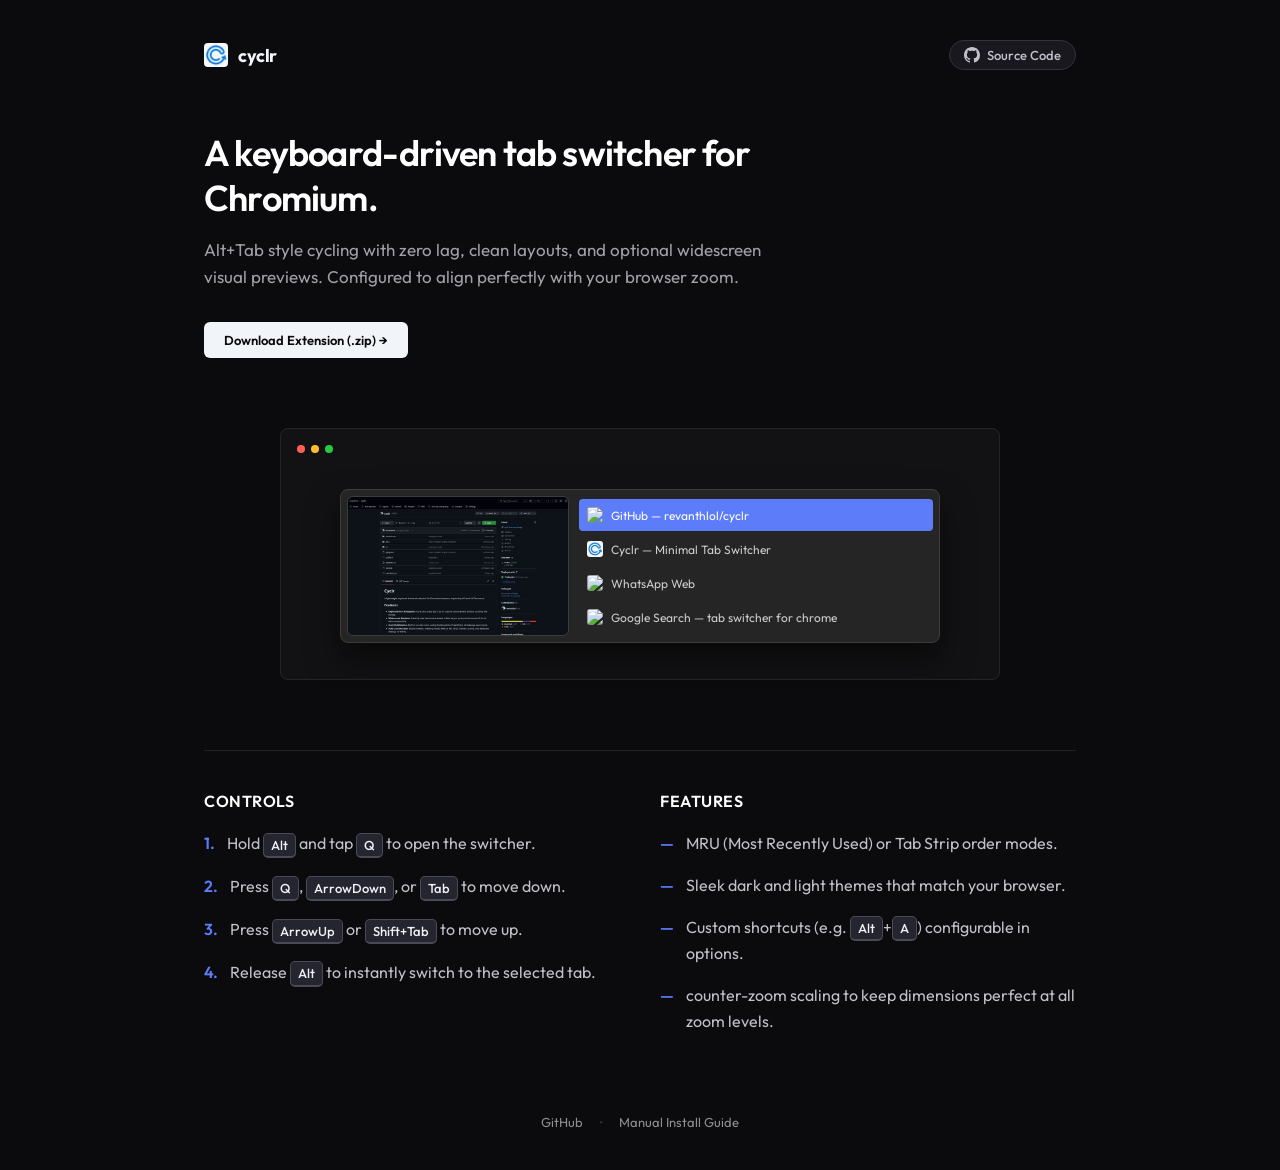
==== src/web/index.html @ 0728cee6 "feat: improve preview sizing and backdrop blur" ====
<!DOCTYPE html>
<html lang="en">
<head>
  <meta charset="utf-8">
  <meta name="viewport" content="width=device-width, initial-scale=1.0">
  <title>Cyclr — Minimal Tab Switcher</title>
  <link href="https://fonts.googleapis.com/css2?family=Outfit:wght@300;400;500;600;700&display=swap" rel="stylesheet">
  <link rel="icon" type="image/png" href="icon.png">
  <link rel="stylesheet" href="index.css">
</head>
<body>
  <div class="landing-container">
    <!-- Header -->
    <header class="header">
      <a href="#" class="brand">
        <img src="icon.png" class="brand-logo" alt="Cyclr Logo">
        <span class="brand-name">cyclr</span>
      </a>
      <nav class="header-nav">
        <a href="https://github.com/revanthlol/cyclr" target="_blank" class="header-nav-link github-btn">
          <svg width="16" height="16" viewBox="0 0 16 16" fill="currentColor" aria-hidden="true">
            <path d="M8 0C3.58 0 0 3.58 0 8c0 3.54 2.29 6.53 5.47 7.59.4.07.55-.17.55-.38 0-.19-.01-.82-.01-1.49-2.01.37-2.53-.49-2.69-.94-.09-.23-.48-.94-.82-1.13-.28-.15-.68-.52-.01-.53.63-.01 1.08.58 1.23.82.72 1.21 1.87.87 2.33.66.07-.52.28-.87.51-1.07-1.78-.2-3.64-.89-3.64-3.95 0-.87.31-1.59.82-2.15-.08-.2-.36-1.02.08-2.12 0 0 .67-.21 2.2.82.64-.18 1.32-.27 2-.27.68 0 1.36.09 2 .27 1.53-1.04 2.2-.82 2.2-.82.44 1.1.16 1.92.08 2.12.51.56.82 1.27.82 2.15 0 3.07-1.87 3.75-3.65 3.95.29.25.54.73.54 1.48 0 1.07-.01 1.93-.01 2.2 0 .21.15.46.55.38A8.013 8.013 0 0016 8c0-4.42-3.58-8-8-8z"/>
          </svg>
          Source Code
        </a>
      </nav>
    </header>

    <!-- Main Content -->
    <main class="main-content">
      <section class="intro">
        <h1 class="title">A keyboard-driven tab switcher for Chromium.</h1>
        <p class="subtitle">Alt+Tab style cycling with zero lag, clean layouts, and optional widescreen visual previews. Configured to align perfectly with your browser zoom.</p>
        <div class="intro-actions">
          <a href="https://github.com/revanthlol/cyclr/releases/latest/download/cyclr.zip" id="downloadBtn" class="btn-primary">Download Extension (.zip) &rarr;</a>
        </div>
      </section>

      <!-- Pure CSS Mockup of the Extension Switcher -->
      <section class="mockup-section">
        <div class="mockup-browser">
          <div class="mockup-dots">
            <span class="dot red"></span>
            <span class="dot yellow"></span>
            <span class="dot green"></span>
          </div>
          <div class="mockup-overlay-container">
            <div class="mockup-preview-panel">
              <img src="previews/preview-github.jpeg" class="mockup-preview-screenshot" alt="Cyclr Preview">
            </div>
            <div class="mockup-list-panel">
              <div class="mockup-tab-row active-tab" data-preview="previews/preview-github.jpeg">
                <img src="https://www.google.com/s2/favicons?domain=github.com&sz=32" class="mockup-favicon" alt="GitHub">
                <span class="mockup-tab-title">GitHub — revanthlol/cyclr</span>
              </div>
              <div class="mockup-tab-row" data-preview="previews/preview-cyclr.jpeg">
                <img src="icon.png" class="mockup-favicon" alt="Cyclr">
                <span class="mockup-tab-title">Cyclr — Minimal Tab Switcher</span>
              </div>
              <div class="mockup-tab-row" data-preview="previews/preview-whatsapp.jpeg">
                <img src="https://www.google.com/s2/favicons?domain=whatsapp.com&sz=32" class="mockup-favicon" alt="WhatsApp">
                <span class="mockup-tab-title">WhatsApp Web</span>
              </div>
              <div class="mockup-tab-row" data-preview="previews/preview-google.png">
                <img src="https://www.google.com/s2/favicons?domain=google.com&sz=32" class="mockup-favicon" alt="Google">
                <span class="mockup-tab-title">Google Search — tab switcher for chrome</span>
              </div>
            </div>
          </div>
        </div>
      </section>

      <!-- How it Works & Shortcuts -->
      <section class="details-section">
        <div class="details-grid">
          <div class="details-column">
            <h2>Controls</h2>
            <ul class="clean-list">
              <li>
                <span class="list-bullet">1.</span>
                <span class="list-text">Hold <kbd>Alt</kbd> and tap <kbd>Q</kbd> to open the switcher.</span>
              </li>
              <li>
                <span class="list-bullet">2.</span>
                <span class="list-text">Press <kbd>Q</kbd>, <kbd>ArrowDown</kbd>, or <kbd>Tab</kbd> to move down.</span>
              </li>
              <li>
                <span class="list-bullet">3.</span>
                <span class="list-text">Press <kbd>ArrowUp</kbd> or <kbd>Shift+Tab</kbd> to move up.</span>
              </li>
              <li>
                <span class="list-bullet">4.</span>
                <span class="list-text">Release <kbd>Alt</kbd> to instantly switch to the selected tab.</span>
              </li>
            </ul>
          </div>
          <div class="details-column">
            <h2>Features</h2>
            <ul class="clean-list">
              <li>
                <span class="list-bullet">&mdash;</span>
                <span class="list-text">MRU (Most Recently Used) or Tab Strip order modes.</span>
              </li>
              <li>
                <span class="list-bullet">&mdash;</span>
                <span class="list-text">Sleek dark and light themes that match your browser.</span>
              </li>
              <li>
                <span class="list-bullet">&mdash;</span>
                <span class="list-text">Custom shortcuts (e.g. <kbd>Alt</kbd>+<kbd>A</kbd>) configurable in options.</span>
              </li>
              <li>
                <span class="list-bullet">&mdash;</span>
                <span class="list-text">counter-zoom scaling to keep dimensions perfect at all zoom levels.</span>
              </li>
            </ul>
          </div>
        </div>
      </section>

    </main>

    <!-- Secondary Links Section -->
    <div class="secondary-links">
      <a href="https://github.com/revanthlol/cyclr" target="_blank" class="secondary-link">GitHub</a>
      <span class="divider">&bull;</span>
      <a href="install.html" class="secondary-link">Manual Install Guide</a>
    </div>
  </div>

  <!-- Download Confirmation Modal -->
  <div id="downloadModal" class="modal-overlay">
    <div class="modal-box">
      <h3>Download Cyclr</h3>
      <p class="modal-text">You are downloading the latest extension package (.zip).</p>
      <p class="modal-text">Once confirmed, the download will begin and you will be redirected to the manual installation guide.</p>
      <div class="modal-actions">
        <button id="modalCancelBtn" class="btn-secondary">Cancel</button>
        <button id="modalConfirmBtn" class="btn-primary">Confirm &amp; Download</button>
      </div>
    </div>
  </div>

  <script src="index.js"></script>
</body>
</html>
---- src/web/index.css ----
body {
    margin: 0;
    padding: 0;
    width: 100vw;
    min-height: 100vh;
    background-color: #0b0b0d;
    color: #f1f5f9;
    font-family: 'Outfit', -apple-system, BlinkMacSystemFont, sans-serif;
    overflow-x: hidden;
    display: flex;
    justify-content: center;
}

.landing-container {
    width: 100%;
    max-width: 920px;

    padding: 40px 24px;
    box-sizing: border-box;
    display: flex;
    flex-direction: column;
    gap: 60px;
}

/* Header */
.header {
    display: flex;
    justify-content: space-between;
    align-items: center;
}

.brand {
    display: flex;
    align-items: center;
    gap: 10px;
}

.brand-logo {
    width: 24px;
    height: 24px;
    border-radius: 4px;
    object-fit: contain;
}

.brand-name {
    font-size: 18px;
    font-weight: 700;
    letter-spacing: -0.5px;
    text-transform: lowercase;
    color: inherit;
}

a.brand {
    text-decoration: none;
    color: inherit;
}

a.brand:hover .brand-name {
    opacity: 0.75;
}

.header-nav {
    display: flex;
    align-items: center;
    gap: 20px;
}

.header-nav-link {
    color: #8e8e93;
    text-decoration: none;
    font-size: 13px;
    font-weight: 500;
    transition: color 0.15s ease;
}

.header-nav-link:hover {
    color: #f0f0f0;
}

.github-btn {
    display: inline-flex;
    align-items: center;
    gap: 7px;
    padding: 6px 14px;
    border: 1px solid #333340;
    border-radius: 20px;
    background: #18181e;
    color: #c0c0cc;
    font-size: 13px;
    font-weight: 500;
    text-decoration: none;
    transition: background 0.15s ease, border-color 0.15s ease, color 0.15s ease;
}

.github-btn:hover {
    background: #252530;
    border-color: #4a4a5a;
    color: #f0f0f5;
}



.settings-link {
    color: #8e8e93;
    text-decoration: none;
    font-size: 13px;
    font-weight: 500;
    transition: color 0.15s ease;
}

.settings-link:hover {
    color: #ffffff;
}

/* Main Content */
.main-content {
    display: flex;
    flex-direction: column;
    gap: 60px;
}

/* Intro Section */
.intro {
    max-width: 600px;
    display: flex;
    flex-direction: column;
    gap: 16px;
}

.title {
    font-size: 36px;
    font-weight: 600;
    line-height: 1.25;
    margin: 0;
    letter-spacing: -0.8px;
    color: #ffffff;
}

.subtitle {
    font-size: 17px;
    color: #a0a0a8;
    line-height: 1.6;
    margin: 0;
}

/* Visual Mockup Section */
.mockup-section {
    display: flex;
    justify-content: center;
    width: 100%;
    overflow-x: auto;
    padding: 10px 0;
    -webkit-overflow-scrolling: touch;
    scrollbar-width: none; /* Hide scrollbar on Firefox */
}

.mockup-section::-webkit-scrollbar {
    display: none; /* Hide scrollbar on Chrome/Safari */
}

.mockup-browser {
    width: 100%;
    max-width: 720px;
    min-width: 580px; /* Prevent layout squishing on mobile */
    background-color: #121214;
    border: 1px solid #252526;
    border-radius: 8px;
    padding: 16px;
    box-sizing: border-box;
    display: flex;
    flex-direction: column;
    gap: 16px;
    position: relative;
    flex-shrink: 0;
}

.mockup-dots {
    display: flex;
    gap: 6px;
}

.mockup-dots .dot {
    width: 8px;
    height: 8px;
    border-radius: 50%;
    display: inline-block;
}

.mockup-dots .dot.red { background-color: #ff5f56; }
.mockup-dots .dot.yellow { background-color: #ffbd2e; }
.mockup-dots .dot.green { background-color: #27c93f; }

/* CSS simulated overlay tab switcher */
.mockup-overlay-container {
    width: 100%;
    max-width: 600px;
    align-self: center;
    background: #252526;
    border: 1px solid #3c3c3c;
    border-radius: 8px;
    padding: 6px;
    box-sizing: border-box;
    display: flex;
    gap: 10px;
    align-items: center;
    box-shadow: 0 16px 32px rgba(0, 0, 0, 0.5);
    margin: 20px 0;
}

.mockup-preview-panel {
    width: 220px;
    height: 138px;
    border-radius: 6px;
    background: #101011;
    border: 1px solid #3c3c3c;
    display: flex;
    align-items: center;
    justify-content: center;
    flex-shrink: 0;
    overflow: hidden;
}

.mockup-preview-screenshot {
    width: 100%;
    height: 100%;
    object-fit: cover;
    display: block;
}

.mockup-preview-favicon-placeholder {
    width: 48px;
    height: 48px;
    border-radius: 8px;
    background: linear-gradient(135deg, #4c6ef5, #5c7cfa);
    color: #ffffff;
    display: flex;
    align-items: center;
    justify-content: center;
    font-size: 24px;
    font-weight: 700;
}

.mockup-list-panel {
    display: flex;
    flex-direction: column;
    gap: 2px;
    flex-grow: 1;
}

.mockup-tab-row {
    height: 32px;
    display: flex;
    align-items: center;
    padding: 0 8px;
    border-radius: 4px;
    gap: 8px;
    box-sizing: border-box;
    color: #cccccc;
    font-size: 12px;
}

.mockup-tab-row.active-tab {
    background: #5c7cfa;
    color: #ffffff;
}


.mockup-tab-row.selected {
    background: #5c7cfa;
    color: #ffffff;
}

.mockup-tab-row.selected .mockup-tab-title {
    font-weight: 500;
}

.mockup-favicon {
    width: 16px;
    height: 16px;
    object-fit: contain;
    border-radius: 3px;
    flex-shrink: 0;
}

.mockup-preview-favicon {
    width: 64px;
    height: 64px;
    object-fit: contain;
}

.mockup-tab-title {
    white-space: nowrap;
    overflow: hidden;
    text-overflow: ellipsis;
}

/* Details Section */
.details-section {
    border-top: 1px solid #222225;
    padding-top: 40px;
}

.details-grid {
    display: grid;
    grid-template-columns: repeat(auto-fit, minmax(280px, 1fr));
    gap: 40px;
}

.details-column {
    display: flex;
    flex-direction: column;
    gap: 20px;
}

.details-column h2 {
    font-size: 16px;
    font-weight: 600;
    margin: 0;
    text-transform: uppercase;
    letter-spacing: 0.5px;
    color: #ffffff;
}

.clean-list {
    list-style: none;
    padding: 0;
    margin: 0;
    display: flex;
    flex-direction: column;
    gap: 16px;
}

.clean-list li {
    display: flex;
    gap: 12px;
    align-items: flex-start;
    font-size: 16px;
    line-height: 1.6;
}

.list-bullet {
    color: #5c7cfa;
    font-weight: 600;
    flex-shrink: 0;
}

.list-text {
    color: #c0c0c8;
}

.text-link {
    color: #5c7cfa;
    text-decoration: none;
    transition: color 0.15s ease;
}

.text-link:hover {
    color: #74c0fc;
    text-decoration: underline;
}

kbd {
    background-color: #252530;
    border: 1px solid #4a4a56;
    border-bottom: 2px solid #4a4a56;
    border-radius: 5px;
    color: #f0f0f5;
    display: inline-block;
    font-family: inherit;
    font-size: 13px;
    font-weight: 500;
    line-height: 1.4;
    padding: 2px 7px;
    vertical-align: middle;
}

/* CTA Section */
.cta-section {
    display: flex;
    justify-content: flex-start;
    border-top: 1px solid #222225;
    padding-top: 40px;
}

.link-btn {
    background: transparent;
    border: none;
    padding: 0;
    color: #5c7cfa;
    font-size: 14px;
    font-weight: 500;
    cursor: pointer;
    font-family: inherit;
    transition: color 0.15s ease;
}

.link-btn:hover {
    color: #74c0fc;
    text-decoration: underline;
}

.intro-actions {
    display: flex;
    gap: 16px;
    margin-top: 16px;
}

.btn-primary {
    display: inline-block;
    background-color: #f1f5f9;
    color: #0b0b0d;
    border: none;
    border-radius: 6px;
    padding: 10px 20px;
    font-size: 13px;
    font-weight: 600;
    text-decoration: none;
    cursor: pointer;
    transition: background-color 0.15s ease;
}

.btn-primary:hover {
    background-color: #ffffff;
}

.version-badge {
    display: inline-block;
    background-color: #1e1e24;
    border: 1px solid #333340;
    border-radius: 12px;
    padding: 2px 8px;
    font-size: 11px;
    font-weight: 600;
    color: #8e8e93;
    margin-left: 6px;
    vertical-align: middle;
}

/* Secondary Links (replacing traditional footer) */
.secondary-links {
    display: flex;
    justify-content: center;
    gap: 16px;
    align-items: center;
    padding-top: 20px;
    margin-top: auto;
    font-size: 13px;
}

.secondary-link {
    color: #8e8e93;
    text-decoration: none;
    transition: color 0.15s ease;
}

.secondary-link:hover {
    color: #ffffff;
}

.divider {
    color: #2c2c2e;
}

/* Confirmation Modal Overlay */
.modal-overlay {
    position: fixed;
    top: 0;
    left: 0;
    width: 100vw;
    height: 100vh;
    background-color: rgba(0, 0, 0, 0.7);
    backdrop-filter: blur(8px);
    display: flex;
    justify-content: center;
    align-items: center;
    z-index: 1000;
    opacity: 0;
    pointer-events: none;
    transition: opacity 0.25s ease;
}

.modal-overlay.active {
    opacity: 1;
    pointer-events: auto;
}

/* Modal Box */
.modal-box {
    background-color: #121214;
    border: 1px solid #222225;
    border-radius: 12px;
    padding: 32px;
    width: 90%;
    max-width: 400px;
    box-sizing: border-box;
    box-shadow: 0 20px 40px rgba(0, 0, 0, 0.6);
    transform: scale(0.95);
    transition: transform 0.25s cubic-bezier(0.16, 1, 0.3, 1);
}

.modal-overlay.active .modal-box {
    transform: scale(1);
}

.modal-box h3 {
    font-size: 18px;
    font-weight: 600;
    color: #ffffff;
    margin-top: 0;
    margin-bottom: 12px;
    letter-spacing: -0.4px;
}

.modal-text {
    font-size: 14px;
    color: #8e8e93;
    line-height: 1.5;
    margin: 0 0 12px 0;
}

.modal-text:last-of-type {
    margin-bottom: 24px;
}

.modal-actions {
    display: flex;
    gap: 12px;
    justify-content: flex-end;
}

.btn-secondary {
    background: transparent;
    border: 1px solid #222225;
    color: #8e8e93;
    padding: 10px 18px;
    border-radius: 6px;
    font-size: 13px;
    font-weight: 500;
    cursor: pointer;
    transition: all 0.15s ease;
    font-family: inherit;
}

.btn-secondary:hover {
    border-color: #48484a;
    color: #ffffff;
}

/* Copy URL Button (Manual Install Guide) */
.btn-copy {
    background-color: #1e1e24;
    border: 1px solid #3a3a42;
    border-radius: 4px;
    color: #f1f5f9;
    font-family: inherit;
    font-size: 11px;
    padding: 3px 8px;
    margin-left: 6px;
    cursor: pointer;
    transition: all 0.15s ease;
}

.btn-copy:hover {
    background-color: #2a2a32;
    border-color: #5c7cfa;
}

.btn-copy.copied {
    background-color: #2b8a3e;
    border-color: #40c057;
    color: #ffffff;
}

.instruction-muted {
    font-size: 12px;
    color: #48484a;
    margin-left: 8px;
    display: inline-block;
}

/* Sub-steps in manual installation list */
.sub-step-list {
    display: flex;
    flex-direction: column;
    gap: 8px;
    margin-top: 10px;
    margin-bottom: 6px;
    padding-left: 14px;
    border-left: 2px solid #222225;
}

.sub-step {
    font-size: 13.5px;
    color: #8e8e93;
    line-height: 1.5;
}
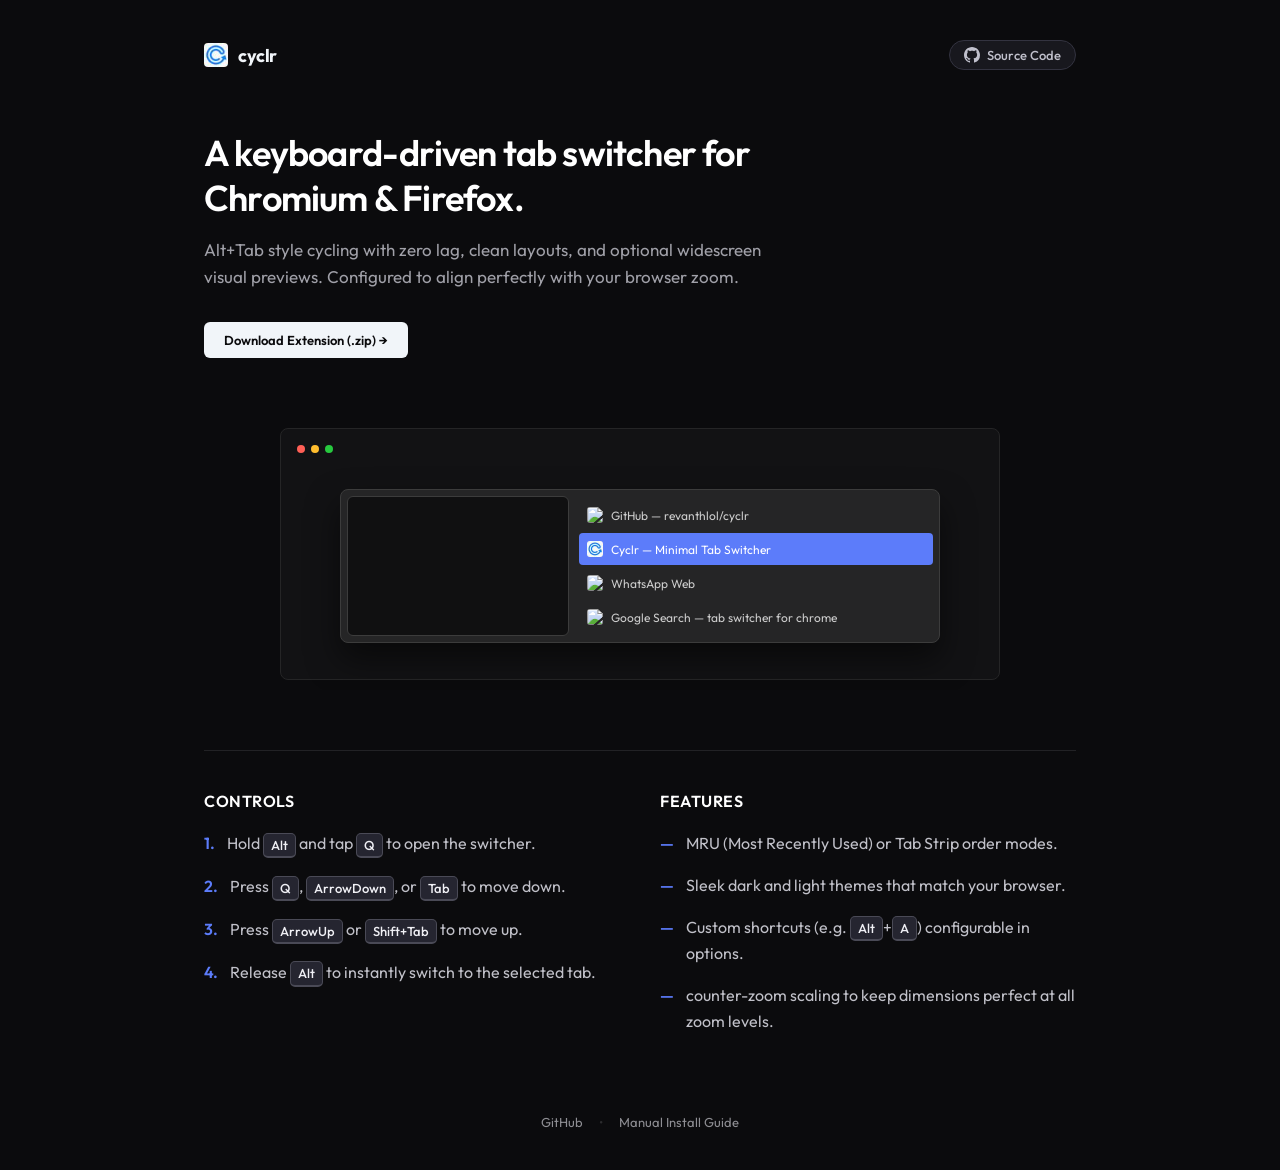
==== commit 0a170c92: "firefox specifc manifest fix & 16x16 logo fix" ====
--- a/src/web/index.html
+++ b/src/web/index.html
@@ -29,7 +29,7 @@
     <!-- Main Content -->
     <main class="main-content">
       <section class="intro">
-        <h1 class="title">A keyboard-driven tab switcher for Chromium.</h1>
+        <h1 class="title">A keyboard-driven tab switcher for Chromium &amp; Firefox.</h1>
         <p class="subtitle">Alt+Tab style cycling with zero lag, clean layouts, and optional widescreen visual previews. Configured to align perfectly with your browser zoom.</p>
         <div class="intro-actions">
           <a href="https://github.com/revanthlol/cyclr/releases/latest/download/cyclr.zip" id="downloadBtn" class="btn-primary">Download Extension (.zip) &rarr;</a>
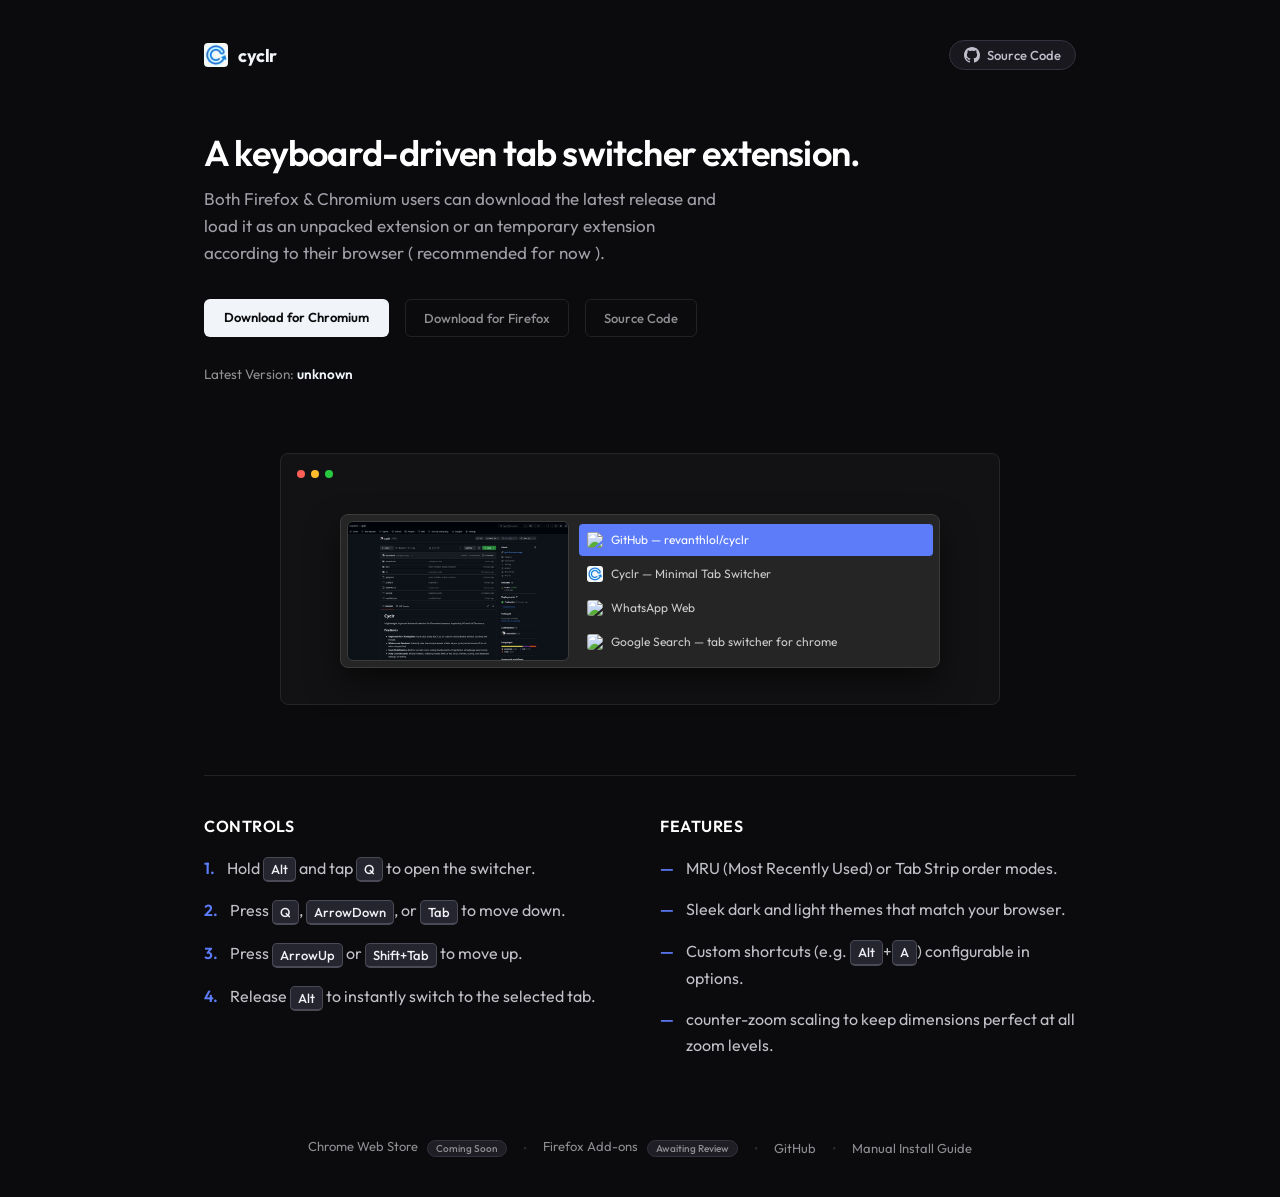
==== commit 2b93d72a: "major website changes" ====
--- a/src/web/index.html
+++ b/src/web/index.html
@@ -29,11 +29,18 @@
     <!-- Main Content -->
     <main class="main-content">
       <section class="intro">
-        <h1 class="title">A keyboard-driven tab switcher for Chromium &amp; Firefox.</h1>
-        <p class="subtitle">Alt+Tab style cycling with zero lag, clean layouts, and optional widescreen visual previews. Configured to align perfectly with your browser zoom.</p>
+        <h1 class="title">A keyboard-driven tab switcher extension.</h1>
+        <p class="subtitle" style="font-size: 17px; margin-top: -6px; max-width: 520px;">
+          Both Firefox & Chromium users can download the latest release and load it as an unpacked extension or an temporary extension according to their browser ( recommended for now ).
+        </p>
         <div class="intro-actions">
-          <a href="https://github.com/revanthlol/cyclr/releases/latest/download/cyclr.zip" id="downloadBtn" class="btn-primary">Download Extension (.zip) &rarr;</a>
+          <a href="https://github.com/revanthlol/cyclr/releases/latest/download/cyclr-chrome.zip" id="downloadChromeBtn" class="btn-primary">Download for Chromium</a>
+          <a href="https://github.com/revanthlol/cyclr/releases/latest/download/cyclr-firefox.zip" id="downloadFirefoxBtn" class="btn-secondary">Download for Firefox</a>
+          
+          <a href="https://github.com/revanthlol/cyclr" target="_blank" class="btn-secondary">Source Code</a>
         </div>
+        <p class="version-display">Latest Version: <span id="versionBadge" class="version-number">Loading...</span></p>
+
       </section>
 
       <!-- Pure CSS Mockup of the Extension Switcher -->
@@ -122,25 +129,20 @@
 
     <!-- Secondary Links Section -->
     <div class="secondary-links">
+      <span class="secondary-link">
+        Chrome Web Store <span class="badge-status">Coming Soon</span>
+      </span>
+      <span class="divider">&bull;</span>
+      <a href="https://addons.mozilla.org/en-US/firefox/addon/cyclr/" target="_blank" class="secondary-link">
+        Firefox Add-ons <span class="badge-status">Awaiting Review</span>
+      </a>
+      <span class="divider">&bull;</span>
       <a href="https://github.com/revanthlol/cyclr" target="_blank" class="secondary-link">GitHub</a>
       <span class="divider">&bull;</span>
       <a href="install.html" class="secondary-link">Manual Install Guide</a>
     </div>
   </div>
 
-  <!-- Download Confirmation Modal -->
-  <div id="downloadModal" class="modal-overlay">
-    <div class="modal-box">
-      <h3>Download Cyclr</h3>
-      <p class="modal-text">You are downloading the latest extension package (.zip).</p>
-      <p class="modal-text">Once confirmed, the download will begin and you will be redirected to the manual installation guide.</p>
-      <div class="modal-actions">
-        <button id="modalCancelBtn" class="btn-secondary">Cancel</button>
-        <button id="modalConfirmBtn" class="btn-primary">Confirm &amp; Download</button>
-      </div>
-    </div>
-  </div>
-
   <script src="index.js"></script>
 </body>
 </html>
--- a/src/web/index.css
+++ b/src/web/index.css
@@ -121,7 +121,7 @@
 
 /* Intro Section */
 .intro {
-    max-width: 600px;
+    max-width: 750px;
     display: flex;
     flex-direction: column;
     gap: 16px;
@@ -529,6 +529,9 @@
 }
 
 .btn-secondary {
+    display: inline-block;
+    text-decoration: none;
+    text-align: center;
     background: transparent;
     border: 1px solid #222225;
     color: #8e8e93;
@@ -544,6 +547,7 @@
 .btn-secondary:hover {
     border-color: #48484a;
     color: #ffffff;
+    background-color: rgba(255, 255, 255, 0.03);
 }
 
 /* Copy URL Button (Manual Install Guide) */
@@ -594,3 +598,149 @@
     color: #8e8e93;
     line-height: 1.5;
 }
+
+/* New layout elements for simplified release/distribution model */
+.version-display {
+    font-size: 13.5px;
+    color: #8e8e93;
+    margin-top: 12px;
+    margin-bottom: 0;
+}
+
+.version-number {
+    color: #f1f5f9;
+    font-weight: 600;
+}
+
+.browser-info-grid {
+    display: grid;
+    grid-template-columns: repeat(auto-fit, minmax(260px, 1fr));
+    gap: 20px;
+    margin-top: 16px;
+}
+
+.browser-info-card {
+    background-color: #121214;
+    border: 1px solid #222225;
+    border-radius: 8px;
+    padding: 20px;
+    transition: border-color 0.2s ease;
+}
+
+.browser-info-card:hover {
+    border-color: #333338;
+}
+
+.browser-info-card h4 {
+    margin-top: 0;
+    margin-bottom: 12px;
+    font-size: 15px;
+    font-weight: 600;
+    color: #ffffff;
+    letter-spacing: -0.2px;
+}
+
+.browser-info-card ul {
+    list-style: none;
+    padding: 0;
+    margin: 0;
+    display: flex;
+    flex-direction: column;
+    gap: 8px;
+}
+
+.browser-info-card li {
+    font-size: 13.5px;
+    color: #8e8e93;
+    display: flex;
+    align-items: center;
+    gap: 8px;
+}
+
+.browser-info-card li .check {
+    color: #5c7cfa;
+    font-weight: bold;
+}
+
+/* Install Page cards */
+.browser-cards-container {
+    display: grid;
+    grid-template-columns: repeat(auto-fit, minmax(280px, 1fr));
+    gap: 24px;
+    margin-top: 24px;
+    margin-bottom: 40px;
+}
+
+.browser-card {
+    background-color: #121214;
+    border: 1px solid #222225;
+    border-radius: 12px;
+    padding: 28px;
+    display: flex;
+    flex-direction: column;
+    gap: 16px;
+    align-items: flex-start;
+}
+
+.browser-card h3 {
+    margin: 0;
+    font-size: 18px;
+    font-weight: 600;
+    color: #ffffff;
+}
+
+.browser-card p {
+    margin: 0;
+    font-size: 14px;
+    color: #8e8e93;
+    line-height: 1.5;
+    flex-grow: 1;
+}
+
+/* Advanced Collapsible Section styling */
+.advanced-section {
+    background-color: #121214;
+    border: 1px solid #222225;
+    border-radius: 8px;
+    margin-top: 32px;
+    padding: 20px;
+    transition: border-color 0.2s ease;
+}
+
+.advanced-section[open] {
+    border-color: #333338;
+}
+
+.advanced-section summary {
+    font-size: 14px;
+    font-weight: 600;
+    color: #ffffff;
+    cursor: pointer;
+    user-select: none;
+    outline: none;
+}
+
+.advanced-section summary:hover {
+    color: #5c7cfa;
+}
+
+.advanced-section .advanced-content {
+    margin-top: 20px;
+    padding-top: 20px;
+    border-top: 1px solid #222225;
+}
+
+/* Small badge to denote awaiting review / coming soon */
+.badge-status {
+    display: inline-block;
+    background-color: #1e1e24;
+    border: 1px solid #333340;
+    border-radius: 12px;
+    padding: 1px 8px;
+    font-size: 10px;
+    font-weight: 500;
+    color: #8e8e93;
+    margin-left: 6px;
+    vertical-align: middle;
+}
+
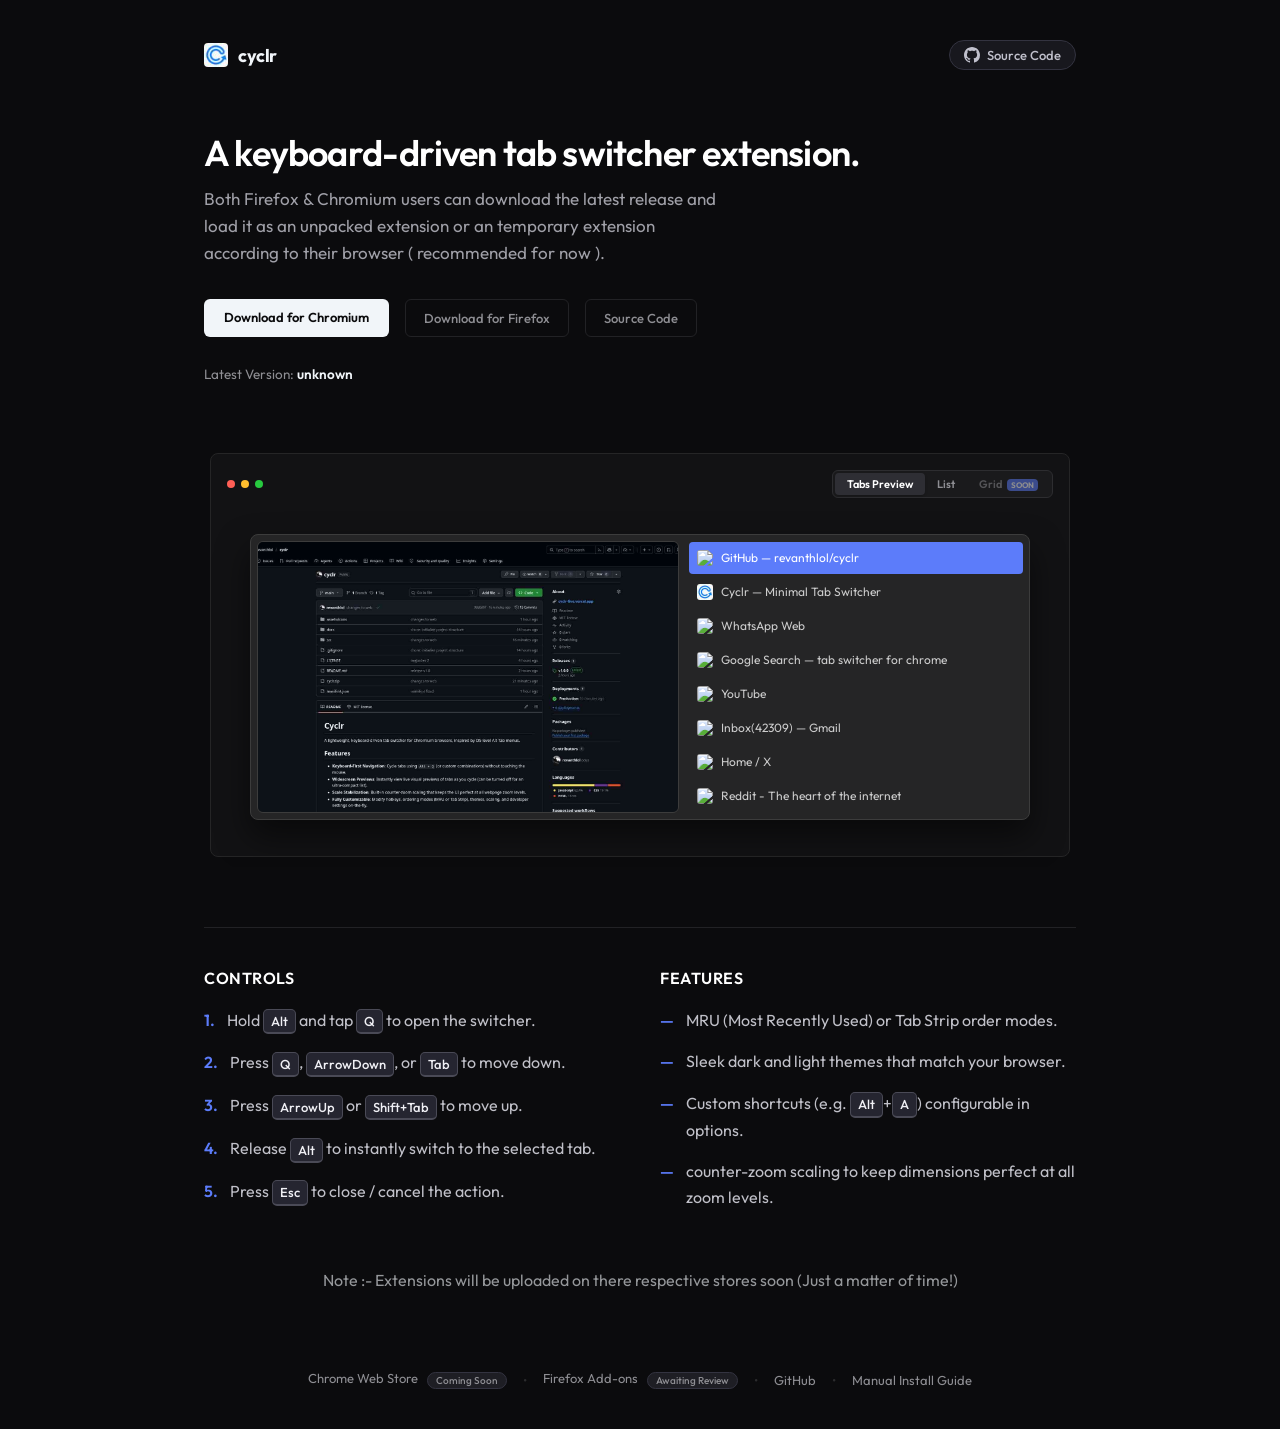
==== commit b7926edb: "added list mode mockup to website" ====
--- a/src/web/index.html
+++ b/src/web/index.html
@@ -46,10 +46,17 @@
       <!-- Pure CSS Mockup of the Extension Switcher -->
       <section class="mockup-section">
         <div class="mockup-browser">
-          <div class="mockup-dots">
-            <span class="dot red"></span>
-            <span class="dot yellow"></span>
-            <span class="dot green"></span>
+          <div class="mockup-header">
+            <div class="mockup-dots">
+              <span class="dot red"></span>
+              <span class="dot yellow"></span>
+              <span class="dot green"></span>
+            </div>
+            <div class="mockup-mode-toggle">
+              <button id="toggleWidescreen" class="toggle-btn active">Tabs Preview</button>
+              <button id="toggleList" class="toggle-btn">List</button>
+              <button class="toggle-btn disabled-btn" title="Grid mode coming soon!" disabled>Grid <span class="badge-soon">Soon</span></button>
+            </div>
           </div>
           <div class="mockup-overlay-container">
             <div class="mockup-preview-panel">
@@ -72,11 +79,27 @@
                 <img src="https://www.google.com/s2/favicons?domain=google.com&sz=32" class="mockup-favicon" alt="Google">
                 <span class="mockup-tab-title">Google Search — tab switcher for chrome</span>
               </div>
+              <div class="mockup-tab-row" data-preview="previews/preview-youtube.jpeg">
+                <img src="https://www.google.com/s2/favicons?domain=youtube.com&sz=32" class="mockup-favicon" alt="YouTube">
+                <span class="mockup-tab-title">YouTube</span>
+              </div>
+              <div class="mockup-tab-row" data-preview="previews/preview-gmail.jpeg">
+                <img src="https://www.google.com/s2/favicons?domain=mail.google.com&sz=32" class="mockup-favicon" alt="Gmail">
+                <span class="mockup-tab-title">Inbox(42309) — Gmail</span>
+              </div>
+              <div class="mockup-tab-row" data-preview="previews/preview-x.jpeg">
+                <img src="https://www.google.com/s2/favicons?domain=x.com&sz=32" class="mockup-favicon" alt="X">
+                <span class="mockup-tab-title">Home / X</span>
+              </div>
+              <div class="mockup-tab-row" data-preview="previews/preview-reddit.jpeg">
+                <img src="https://www.google.com/s2/favicons?domain=reddit.com&sz=32" class="mockup-favicon" alt="Reddit">
+                <span class="mockup-tab-title">Reddit - The heart of the internet</span>
+              </div>
             </div>
           </div>
         </div>
       </section>
-
+        
       <!-- How it Works & Shortcuts -->
       <section class="details-section">
         <div class="details-grid">
@@ -98,6 +121,10 @@
               <li>
                 <span class="list-bullet">4.</span>
                 <span class="list-text">Release <kbd>Alt</kbd> to instantly switch to the selected tab.</span>
+              </li>
+              <li>
+                <span class="list-bullet">5.</span>
+                <span class="list-text">Press <kbd>Esc</kbd> to close / cancel the action.</span>
               </li>
             </ul>
           </div>
@@ -124,7 +151,7 @@
           </div>
         </div>
       </section>
-
+      <span style="opacity: 0.6;font-size: 16px; align-self: center; display: flex;">Note :- Extensions will be uploaded on there respective stores soon (Just a matter of time!) </span>
     </main>
 
     <!-- Secondary Links Section -->
--- a/src/web/index.css
+++ b/src/web/index.css
@@ -160,8 +160,8 @@
 
 .mockup-browser {
     width: 100%;
-    max-width: 720px;
-    min-width: 580px; /* Prevent layout squishing on mobile */
+    max-width: 860px;
+    min-width: 680px; /* Prevent layout squishing on mobile */
     background-color: #121214;
     border: 1px solid #252526;
     border-radius: 8px;
@@ -174,6 +174,13 @@
     flex-shrink: 0;
 }
 
+.mockup-header {
+    display: flex;
+    justify-content: space-between;
+    align-items: center;
+    width: 100%;
+}
+
 .mockup-dots {
     display: flex;
     gap: 6px;
@@ -190,10 +197,62 @@
 .mockup-dots .dot.yellow { background-color: #ffbd2e; }
 .mockup-dots .dot.green { background-color: #27c93f; }
 
+.mockup-mode-toggle {
+    display: flex;
+    background-color: #1a1a1c;
+    border: 1px solid #2d2d30;
+    border-radius: 6px;
+    padding: 2px;
+}
+
+.toggle-btn {
+    background: transparent;
+    border: none;
+    color: #8e8e93;
+    padding: 4px 12px;
+    border-radius: 4px;
+    font-size: 11px;
+    font-weight: 600;
+    cursor: pointer;
+    font-family: inherit;
+    transition: all 0.15s ease;
+}
+
+.toggle-btn:hover {
+    color: #ffffff;
+}
+
+.toggle-btn.active {
+    background-color: #2e2e34;
+    color: #ffffff;
+    box-shadow: 0 1px 3px rgba(0,0,0,0.2);
+}
+
+.toggle-btn.disabled-btn {
+    opacity: 0.5;
+    cursor: not-allowed;
+}
+
+.toggle-btn.disabled-btn:hover {
+    color: #8e8e93;
+}
+
+.badge-soon {
+    font-size: 8px;
+    vertical-align: middle;
+    background-color: #5c7cfa;
+    color: #ffffff;
+    padding: 1px 4px;
+    border-radius: 4px;
+    margin-left: 3px;
+    font-weight: 700;
+    text-transform: uppercase;
+}
+
 /* CSS simulated overlay tab switcher */
 .mockup-overlay-container {
     width: 100%;
-    max-width: 600px;
+    max-width: 780px;
     align-self: center;
     background: #252526;
     border: 1px solid #3c3c3c;
@@ -205,11 +264,20 @@
     align-items: center;
     box-shadow: 0 16px 32px rgba(0, 0, 0, 0.5);
     margin: 20px 0;
+    transition: max-width 0.4s cubic-bezier(0.16, 1, 0.3, 1);
+}
+
+.mockup-overlay-container.list-mode {
+    max-width: 360px;
+}
+
+.mockup-overlay-container.list-mode .mockup-preview-panel {
+    display: none;
 }
 
 .mockup-preview-panel {
-    width: 220px;
-    height: 138px;
+    width: 420px;
+    height: 270px;
     border-radius: 6px;
     background: #101011;
     border: 1px solid #3c3c3c;
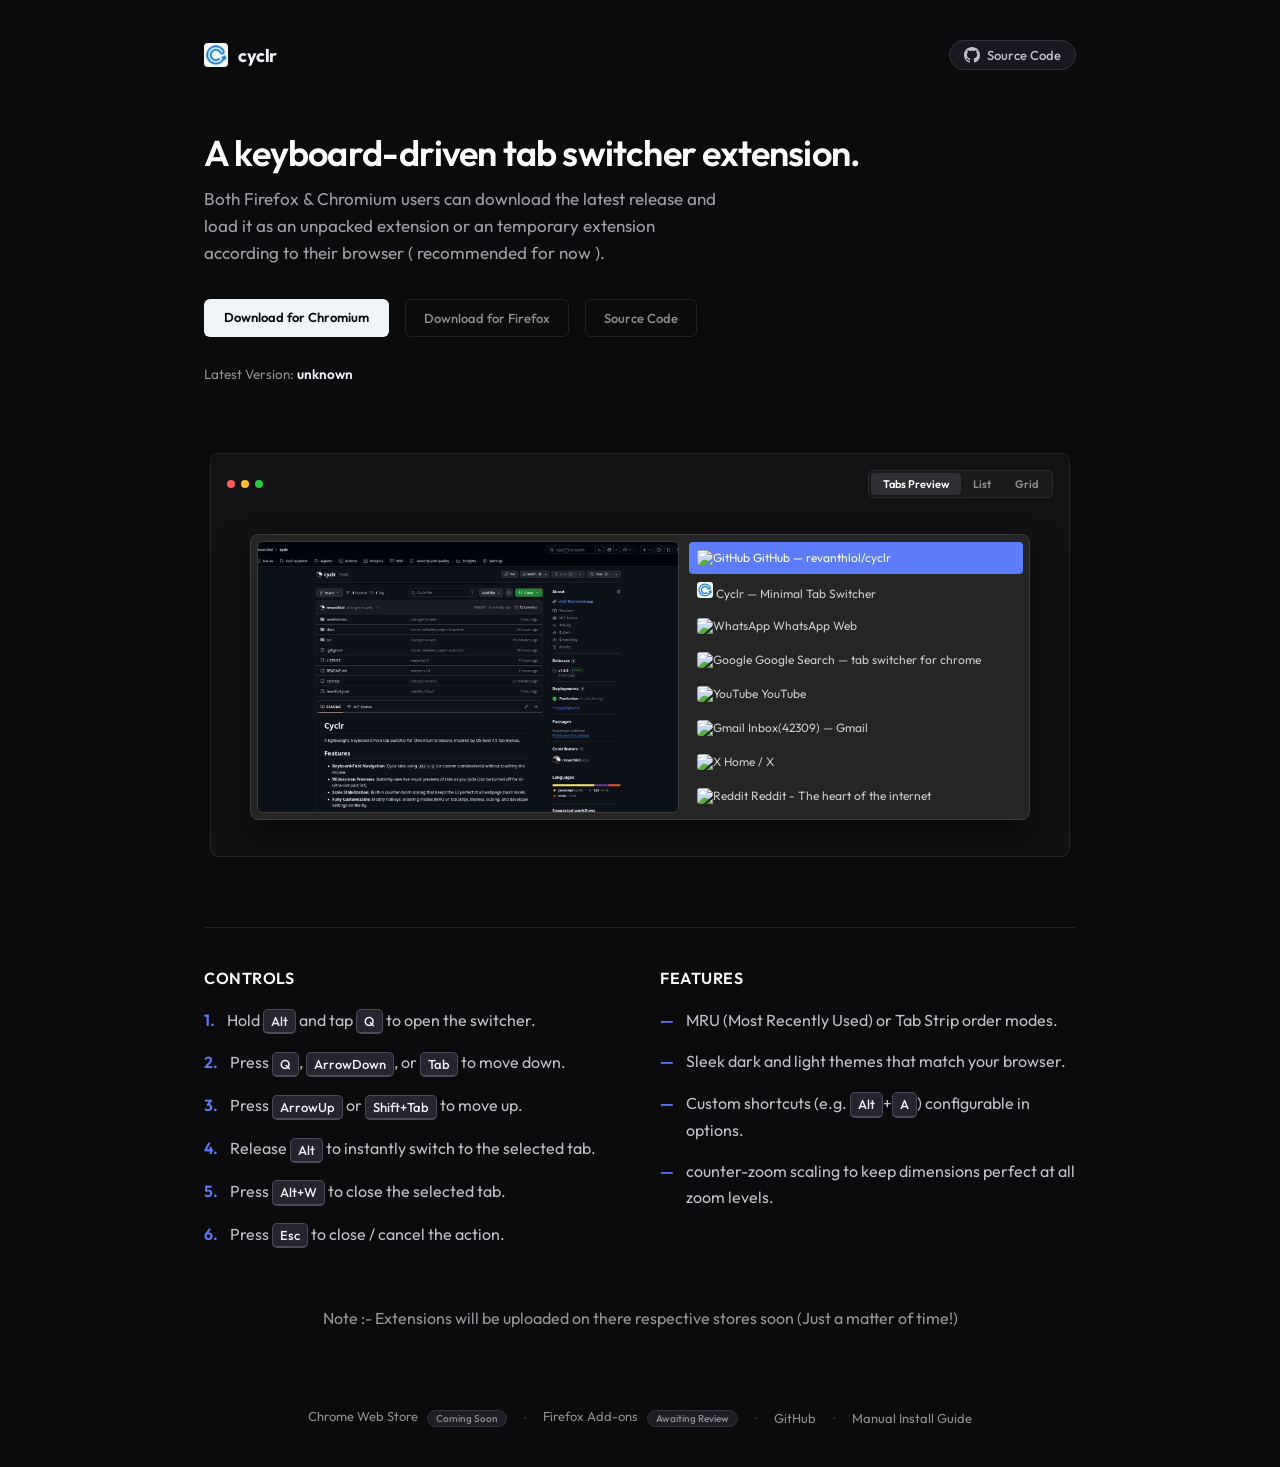
==== commit b042c774: "added grid mode mockup to website" ====
--- a/src/web/index.html
+++ b/src/web/index.html
@@ -55,7 +55,7 @@
             <div class="mockup-mode-toggle">
               <button id="toggleWidescreen" class="toggle-btn active">Tabs Preview</button>
               <button id="toggleList" class="toggle-btn">List</button>
-              <button class="toggle-btn disabled-btn" title="Grid mode coming soon!" disabled>Grid <span class="badge-soon">Soon</span></button>
+              <button id="toggleGrid" class="toggle-btn">Grid</button>
             </div>
           </div>
           <div class="mockup-overlay-container">
@@ -64,36 +64,76 @@
             </div>
             <div class="mockup-list-panel">
               <div class="mockup-tab-row active-tab" data-preview="previews/preview-github.jpeg">
-                <img src="https://www.google.com/s2/favicons?domain=github.com&sz=32" class="mockup-favicon" alt="GitHub">
-                <span class="mockup-tab-title">GitHub — revanthlol/cyclr</span>
+                <div class="mockup-grid-thumb">
+                  <img src="previews/preview-github.jpeg" class="mockup-grid-screenshot" alt="GitHub Screenshot">
+                </div>
+                <div class="mockup-tab-content">
+                  <img src="https://www.google.com/s2/favicons?domain=github.com&sz=32" class="mockup-favicon" alt="GitHub">
+                  <span class="mockup-tab-title">GitHub — revanthlol/cyclr</span>
+                </div>
               </div>
               <div class="mockup-tab-row" data-preview="previews/preview-cyclr.jpeg">
-                <img src="icon.png" class="mockup-favicon" alt="Cyclr">
-                <span class="mockup-tab-title">Cyclr — Minimal Tab Switcher</span>
+                <div class="mockup-grid-thumb">
+                  <img src="previews/preview-cyclr.jpeg" class="mockup-grid-screenshot" alt="Cyclr Screenshot">
+                </div>
+                <div class="mockup-tab-content">
+                  <img src="icon.png" class="mockup-favicon" alt="Cyclr">
+                  <span class="mockup-tab-title">Cyclr — Minimal Tab Switcher</span>
+                </div>
               </div>
               <div class="mockup-tab-row" data-preview="previews/preview-whatsapp.jpeg">
-                <img src="https://www.google.com/s2/favicons?domain=whatsapp.com&sz=32" class="mockup-favicon" alt="WhatsApp">
-                <span class="mockup-tab-title">WhatsApp Web</span>
+                <div class="mockup-grid-thumb">
+                  <img src="previews/preview-whatsapp.jpeg" class="mockup-grid-screenshot" alt="WhatsApp Screenshot">
+                </div>
+                <div class="mockup-tab-content">
+                  <img src="https://www.google.com/s2/favicons?domain=whatsapp.com&sz=32" class="mockup-favicon" alt="WhatsApp">
+                  <span class="mockup-tab-title">WhatsApp Web</span>
+                </div>
               </div>
               <div class="mockup-tab-row" data-preview="previews/preview-google.png">
-                <img src="https://www.google.com/s2/favicons?domain=google.com&sz=32" class="mockup-favicon" alt="Google">
-                <span class="mockup-tab-title">Google Search — tab switcher for chrome</span>
+                <div class="mockup-grid-thumb">
+                  <img src="previews/preview-google.png" class="mockup-grid-screenshot" alt="Google Screenshot">
+                </div>
+                <div class="mockup-tab-content">
+                  <img src="https://www.google.com/s2/favicons?domain=google.com&sz=32" class="mockup-favicon" alt="Google">
+                  <span class="mockup-tab-title">Google Search — tab switcher for chrome</span>
+                </div>
               </div>
               <div class="mockup-tab-row" data-preview="previews/preview-youtube.jpeg">
-                <img src="https://www.google.com/s2/favicons?domain=youtube.com&sz=32" class="mockup-favicon" alt="YouTube">
-                <span class="mockup-tab-title">YouTube</span>
+                <div class="mockup-grid-thumb">
+                  <img src="previews/preview-youtube.jpeg" class="mockup-grid-screenshot" alt="YouTube Screenshot">
+                </div>
+                <div class="mockup-tab-content">
+                  <img src="https://www.google.com/s2/favicons?domain=youtube.com&sz=32" class="mockup-favicon" alt="YouTube">
+                  <span class="mockup-tab-title">YouTube</span>
+                </div>
               </div>
               <div class="mockup-tab-row" data-preview="previews/preview-gmail.jpeg">
-                <img src="https://www.google.com/s2/favicons?domain=mail.google.com&sz=32" class="mockup-favicon" alt="Gmail">
-                <span class="mockup-tab-title">Inbox(42309) — Gmail</span>
+                <div class="mockup-grid-thumb">
+                  <img src="previews/preview-gmail.jpeg" class="mockup-grid-screenshot" alt="Gmail Screenshot">
+                </div>
+                <div class="mockup-tab-content">
+                  <img src="https://www.google.com/s2/favicons?domain=mail.google.com&sz=32" class="mockup-favicon" alt="Gmail">
+                  <span class="mockup-tab-title">Inbox(42309) — Gmail</span>
+                </div>
               </div>
               <div class="mockup-tab-row" data-preview="previews/preview-x.jpeg">
-                <img src="https://www.google.com/s2/favicons?domain=x.com&sz=32" class="mockup-favicon" alt="X">
-                <span class="mockup-tab-title">Home / X</span>
+                <div class="mockup-grid-thumb">
+                  <img src="previews/preview-x.jpeg" class="mockup-grid-screenshot" alt="X Screenshot">
+                </div>
+                <div class="mockup-tab-content">
+                  <img src="https://www.google.com/s2/favicons?domain=x.com&sz=32" class="mockup-favicon" alt="X">
+                  <span class="mockup-tab-title">Home / X</span>
+                </div>
               </div>
               <div class="mockup-tab-row" data-preview="previews/preview-reddit.jpeg">
-                <img src="https://www.google.com/s2/favicons?domain=reddit.com&sz=32" class="mockup-favicon" alt="Reddit">
-                <span class="mockup-tab-title">Reddit - The heart of the internet</span>
+                <div class="mockup-grid-thumb">
+                  <img src="previews/preview-reddit.jpeg" class="mockup-grid-screenshot" alt="Reddit Screenshot">
+                </div>
+                <div class="mockup-tab-content">
+                  <img src="https://www.google.com/s2/favicons?domain=reddit.com&sz=32" class="mockup-favicon" alt="Reddit">
+                  <span class="mockup-tab-title">Reddit - The heart of the internet</span>
+                </div>
               </div>
             </div>
           </div>
@@ -124,6 +164,10 @@
               </li>
               <li>
                 <span class="list-bullet">5.</span>
+                <span class="list-text">Press <kbd>Alt+W</kbd> to close the selected tab.</span>
+              </li>
+              <li>
+                <span class="list-bullet">6.</span>
                 <span class="list-text">Press <kbd>Esc</kbd> to close / cancel the action.</span>
               </li>
             </ul>
--- a/src/web/index.css
+++ b/src/web/index.css
@@ -360,6 +360,117 @@
     white-space: nowrap;
     overflow: hidden;
     text-overflow: ellipsis;
+}
+.mockup-grid-thumb {
+    display: none;
+}
+
+/* Grid Mode Mockup Styles */
+.mockup-overlay-container.grid-mode {
+    max-width: 580px; /* Sized perfectly for 4 columns of cards */
+    padding: 16px 20px;
+    border-radius: 20px;
+    background: rgba(30, 30, 30, 0.65);
+    backdrop-filter: blur(20px);
+    -webkit-backdrop-filter: blur(20px);
+    border: 1px solid rgba(255, 255, 255, 0.08);
+}
+
+.mockup-overlay-container.grid-mode .mockup-preview-panel {
+    display: none;
+}
+
+.mockup-overlay-container.grid-mode .mockup-list-panel {
+    display: grid;
+    grid-template-columns: repeat(4, 1fr);
+    gap: 12px;
+    width: 100%;
+}
+
+/* Hide tabs 5 through 8 in Grid mode so it stays strictly at 4 tabs */
+.mockup-overlay-container.grid-mode .mockup-tab-row:nth-child(n+5) {
+    display: none;
+}
+
+.mockup-overlay-container.grid-mode .mockup-tab-row {
+    display: flex;
+    flex-direction: column;
+    height: auto;
+    padding: 0;
+    background: transparent;
+    gap: 0;
+    cursor: pointer;
+    align-items: stretch;
+    width: 100%;
+    min-width: 0; /* Enable column shrinking/ellipsis truncation */
+    color: #cccccc;
+    transition: transform 120ms ease;
+}
+
+.mockup-overlay-container.grid-mode .mockup-tab-row:hover {
+    transform: translateY(-2px);
+}
+
+.mockup-overlay-container.grid-mode .mockup-tab-row.active-tab {
+    background: transparent;
+    color: inherit;
+}
+
+.mockup-overlay-container.grid-mode .mockup-grid-thumb {
+    display: flex;
+    width: 100%;
+    aspect-ratio: 16 / 10;
+    border-radius: 12px;
+    overflow: hidden;
+    align-items: center;
+    justify-content: center;
+    border: 2px solid transparent;
+    transition: border-color 150ms ease, box-shadow 150ms ease;
+    box-sizing: border-box;
+    background: rgba(255, 255, 255, 0.05);
+}
+
+.mockup-overlay-container.grid-mode .mockup-tab-row.active-tab .mockup-grid-thumb {
+    border-color: #5c7cfa;
+    box-shadow: 0 0 0 2px rgba(92, 124, 250, 0.25), 0 8px 24px rgba(0, 0, 0, 0.35);
+}
+
+.mockup-overlay-container.grid-mode .mockup-grid-screenshot {
+    width: 100%;
+    height: 100%;
+    object-fit: cover;
+}
+
+.mockup-overlay-container.grid-mode .mockup-tab-content {
+    display: flex;
+    align-items: center;
+    gap: 6px;
+    margin-top: 8px;
+    padding: 0 4px;
+    width: 100%;
+    min-width: 0; /* Enable title container shrinking */
+    box-sizing: border-box;
+}
+
+.mockup-overlay-container.grid-mode .mockup-favicon {
+    width: 14px;
+    height: 14px;
+    flex-shrink: 0;
+}
+
+.mockup-overlay-container.grid-mode .mockup-tab-title {
+    font-size: 11px;
+    font-weight: 500;
+    color: #aaaaaa;
+    white-space: nowrap;
+    overflow: hidden;
+    text-overflow: ellipsis;
+    transition: color 150ms ease;
+}
+
+.mockup-overlay-container.grid-mode .mockup-tab-row.active-tab .mockup-tab-title,
+.mockup-overlay-container.grid-mode .mockup-tab-row:hover .mockup-tab-title {
+    color: #ffffff;
 }
 
 /* Details Section */
@@ -812,3 +923,57 @@
     vertical-align: middle;
 }
 
+/* Mobile Responsiveness Media Queries */
+@media (max-width: 768px) {
+    .mockup-section {
+        justify-content: flex-start;
+        padding-left: 16px;
+        padding-right: 16px;
+    }
+}
+
+@media (max-width: 600px) {
+    .title {
+        font-size: 28px;
+        letter-spacing: -0.5px;
+    }
+    
+    .subtitle {
+        font-size: 15px;
+    }
+    
+    .intro-actions {
+        flex-direction: column;
+        width: 100%;
+        gap: 12px;
+    }
+    
+    .intro-actions a {
+        width: 100%;
+        text-align: center;
+        box-sizing: border-box;
+    }
+    
+    .secondary-links {
+        flex-wrap: wrap;
+        justify-content: center;
+        gap: 8px 16px;
+    }
+    
+    .secondary-links .divider {
+        display: none;
+    }
+}
+
+@media (max-width: 480px) {
+    .landing-container {
+        padding: 30px 16px;
+        gap: 40px;
+    }
+    
+    .main-content {
+        gap: 40px;
+    }
+}
+
+
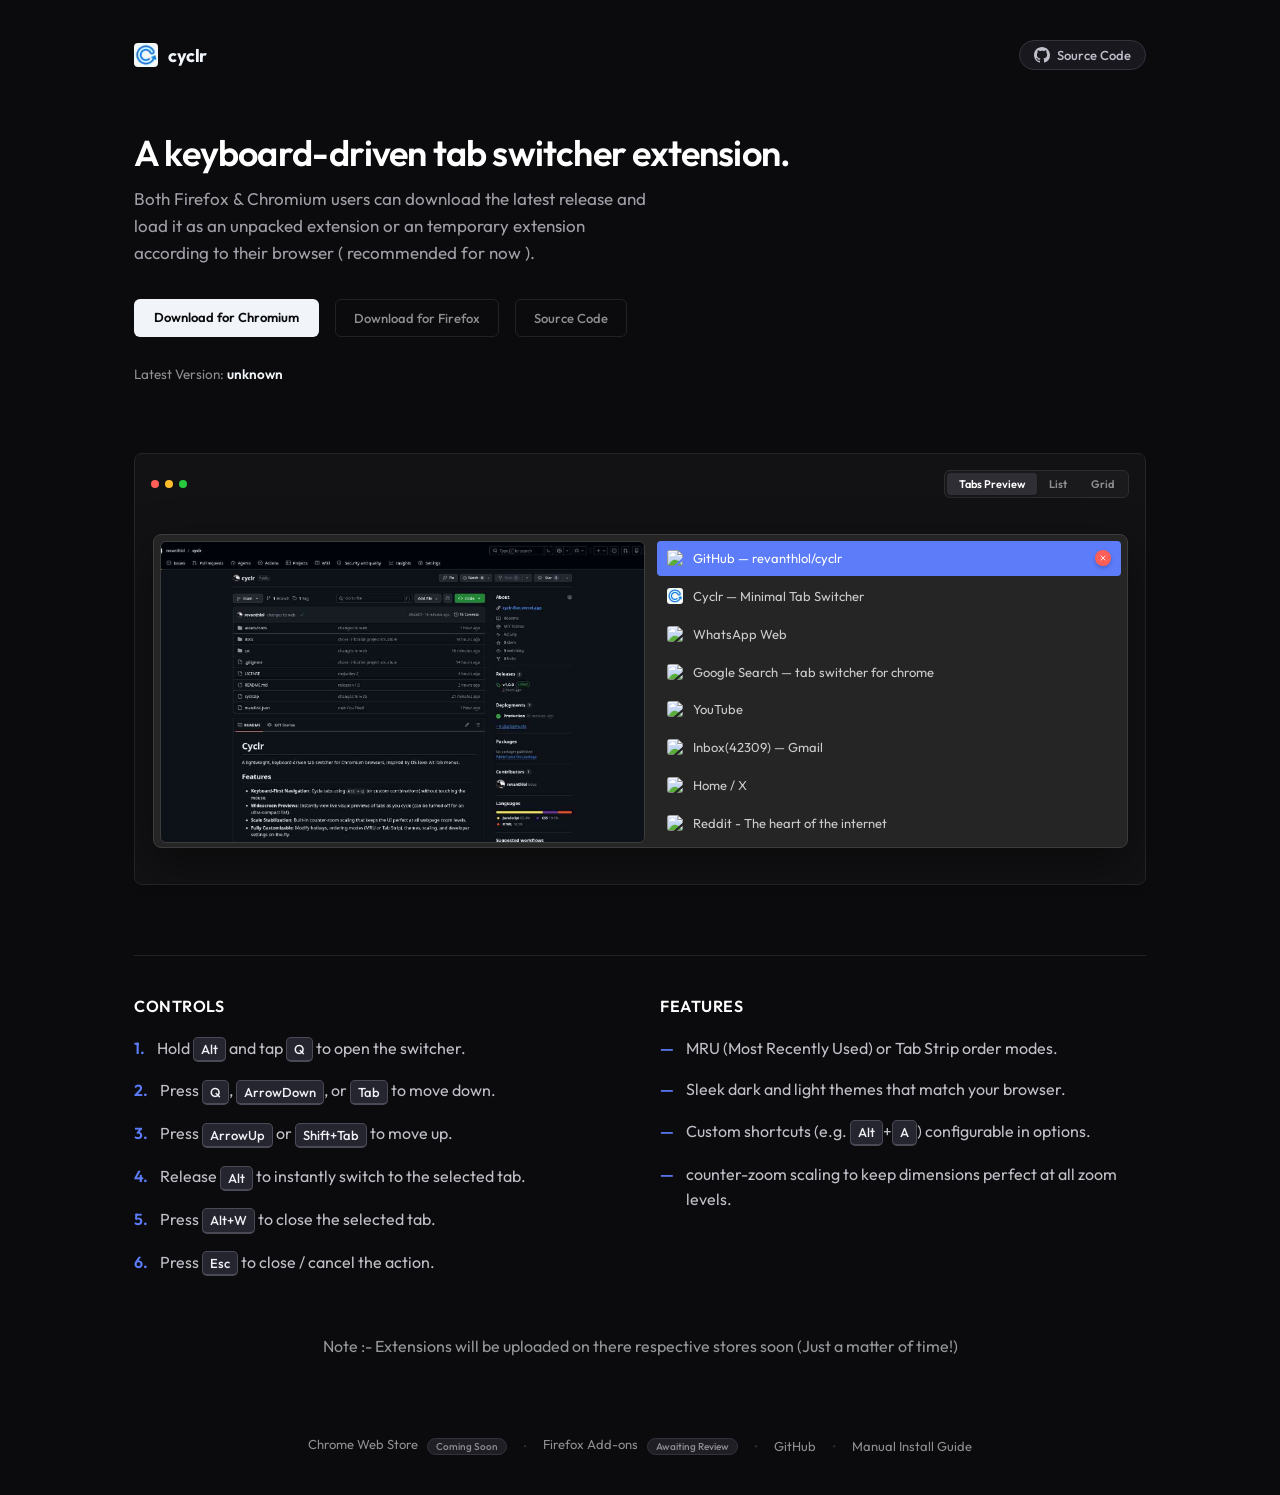
==== commit 5d64c8f4: "Fix Uncaught replaceChild Error and Chrome MV3 Favicons and some other changes to css mock on websit" ====
--- a/src/web/index.html
+++ b/src/web/index.html
@@ -64,6 +64,11 @@
             </div>
             <div class="mockup-list-panel">
               <div class="mockup-tab-row active-tab" data-preview="previews/preview-github.jpeg">
+                <div class="mockup-grid-close-btn-wrapper">
+                  <button class="mockup-grid-close-btn" title="Close tab">
+                    <svg width="8" height="8" viewBox="0 0 24 24" fill="none" stroke="currentColor" stroke-width="2.5" stroke-linecap="round" stroke-linejoin="round"><line x1="18" y1="6" x2="6" y2="18"></line><line x1="6" y1="6" x2="18" y2="18"></line></svg>
+                  </button>
+                </div>
                 <div class="mockup-grid-thumb">
                   <img src="previews/preview-github.jpeg" class="mockup-grid-screenshot" alt="GitHub Screenshot">
                 </div>
@@ -71,8 +76,16 @@
                   <img src="https://www.google.com/s2/favicons?domain=github.com&sz=32" class="mockup-favicon" alt="GitHub">
                   <span class="mockup-tab-title">GitHub — revanthlol/cyclr</span>
                 </div>
+                <button class="mockup-close-tab-btn" title="Close tab">
+                  <svg width="8" height="8" viewBox="0 0 24 24" fill="none" stroke="currentColor" stroke-width="2.5" stroke-linecap="round" stroke-linejoin="round"><line x1="18" y1="6" x2="6" y2="18"></line><line x1="6" y1="6" x2="18" y2="18"></line></svg>
+                </button>
               </div>
               <div class="mockup-tab-row" data-preview="previews/preview-cyclr.jpeg">
+                <div class="mockup-grid-close-btn-wrapper">
+                  <button class="mockup-grid-close-btn" title="Close tab">
+                    <svg width="8" height="8" viewBox="0 0 24 24" fill="none" stroke="currentColor" stroke-width="2.5" stroke-linecap="round" stroke-linejoin="round"><line x1="18" y1="6" x2="6" y2="18"></line><line x1="6" y1="6" x2="18" y2="18"></line></svg>
+                  </button>
+                </div>
                 <div class="mockup-grid-thumb">
                   <img src="previews/preview-cyclr.jpeg" class="mockup-grid-screenshot" alt="Cyclr Screenshot">
                 </div>
@@ -80,8 +93,16 @@
                   <img src="icon.png" class="mockup-favicon" alt="Cyclr">
                   <span class="mockup-tab-title">Cyclr — Minimal Tab Switcher</span>
                 </div>
+                <button class="mockup-close-tab-btn" title="Close tab">
+                  <svg width="8" height="8" viewBox="0 0 24 24" fill="none" stroke="currentColor" stroke-width="2.5" stroke-linecap="round" stroke-linejoin="round"><line x1="18" y1="6" x2="6" y2="18"></line><line x1="6" y1="6" x2="18" y2="18"></line></svg>
+                </button>
               </div>
               <div class="mockup-tab-row" data-preview="previews/preview-whatsapp.jpeg">
+                <div class="mockup-grid-close-btn-wrapper">
+                  <button class="mockup-grid-close-btn" title="Close tab">
+                    <svg width="8" height="8" viewBox="0 0 24 24" fill="none" stroke="currentColor" stroke-width="2.5" stroke-linecap="round" stroke-linejoin="round"><line x1="18" y1="6" x2="6" y2="18"></line><line x1="6" y1="6" x2="18" y2="18"></line></svg>
+                  </button>
+                </div>
                 <div class="mockup-grid-thumb">
                   <img src="previews/preview-whatsapp.jpeg" class="mockup-grid-screenshot" alt="WhatsApp Screenshot">
                 </div>
@@ -89,8 +110,16 @@
                   <img src="https://www.google.com/s2/favicons?domain=whatsapp.com&sz=32" class="mockup-favicon" alt="WhatsApp">
                   <span class="mockup-tab-title">WhatsApp Web</span>
                 </div>
+                <button class="mockup-close-tab-btn" title="Close tab">
+                  <svg width="8" height="8" viewBox="0 0 24 24" fill="none" stroke="currentColor" stroke-width="2.5" stroke-linecap="round" stroke-linejoin="round"><line x1="18" y1="6" x2="6" y2="18"></line><line x1="6" y1="6" x2="18" y2="18"></line></svg>
+                </button>
               </div>
               <div class="mockup-tab-row" data-preview="previews/preview-google.png">
+                <div class="mockup-grid-close-btn-wrapper">
+                  <button class="mockup-grid-close-btn" title="Close tab">
+                    <svg width="8" height="8" viewBox="0 0 24 24" fill="none" stroke="currentColor" stroke-width="2.5" stroke-linecap="round" stroke-linejoin="round"><line x1="18" y1="6" x2="6" y2="18"></line><line x1="6" y1="6" x2="18" y2="18"></line></svg>
+                  </button>
+                </div>
                 <div class="mockup-grid-thumb">
                   <img src="previews/preview-google.png" class="mockup-grid-screenshot" alt="Google Screenshot">
                 </div>
@@ -98,8 +127,16 @@
                   <img src="https://www.google.com/s2/favicons?domain=google.com&sz=32" class="mockup-favicon" alt="Google">
                   <span class="mockup-tab-title">Google Search — tab switcher for chrome</span>
                 </div>
+                <button class="mockup-close-tab-btn" title="Close tab">
+                  <svg width="8" height="8" viewBox="0 0 24 24" fill="none" stroke="currentColor" stroke-width="2.5" stroke-linecap="round" stroke-linejoin="round"><line x1="18" y1="6" x2="6" y2="18"></line><line x1="6" y1="6" x2="18" y2="18"></line></svg>
+                </button>
               </div>
               <div class="mockup-tab-row" data-preview="previews/preview-youtube.jpeg">
+                <div class="mockup-grid-close-btn-wrapper">
+                  <button class="mockup-grid-close-btn" title="Close tab">
+                    <svg width="8" height="8" viewBox="0 0 24 24" fill="none" stroke="currentColor" stroke-width="2.5" stroke-linecap="round" stroke-linejoin="round"><line x1="18" y1="6" x2="6" y2="18"></line><line x1="6" y1="6" x2="18" y2="18"></line></svg>
+                  </button>
+                </div>
                 <div class="mockup-grid-thumb">
                   <img src="previews/preview-youtube.jpeg" class="mockup-grid-screenshot" alt="YouTube Screenshot">
                 </div>
@@ -107,8 +144,16 @@
                   <img src="https://www.google.com/s2/favicons?domain=youtube.com&sz=32" class="mockup-favicon" alt="YouTube">
                   <span class="mockup-tab-title">YouTube</span>
                 </div>
+                <button class="mockup-close-tab-btn" title="Close tab">
+                  <svg width="8" height="8" viewBox="0 0 24 24" fill="none" stroke="currentColor" stroke-width="2.5" stroke-linecap="round" stroke-linejoin="round"><line x1="18" y1="6" x2="6" y2="18"></line><line x1="6" y1="6" x2="18" y2="18"></line></svg>
+                </button>
               </div>
               <div class="mockup-tab-row" data-preview="previews/preview-gmail.jpeg">
+                <div class="mockup-grid-close-btn-wrapper">
+                  <button class="mockup-grid-close-btn" title="Close tab">
+                    <svg width="8" height="8" viewBox="0 0 24 24" fill="none" stroke="currentColor" stroke-width="2.5" stroke-linecap="round" stroke-linejoin="round"><line x1="18" y1="6" x2="6" y2="18"></line><line x1="6" y1="6" x2="18" y2="18"></line></svg>
+                  </button>
+                </div>
                 <div class="mockup-grid-thumb">
                   <img src="previews/preview-gmail.jpeg" class="mockup-grid-screenshot" alt="Gmail Screenshot">
                 </div>
@@ -116,8 +161,16 @@
                   <img src="https://www.google.com/s2/favicons?domain=mail.google.com&sz=32" class="mockup-favicon" alt="Gmail">
                   <span class="mockup-tab-title">Inbox(42309) — Gmail</span>
                 </div>
+                <button class="mockup-close-tab-btn" title="Close tab">
+                  <svg width="8" height="8" viewBox="0 0 24 24" fill="none" stroke="currentColor" stroke-width="2.5" stroke-linecap="round" stroke-linejoin="round"><line x1="18" y1="6" x2="6" y2="18"></line><line x1="6" y1="6" x2="18" y2="18"></line></svg>
+                </button>
               </div>
               <div class="mockup-tab-row" data-preview="previews/preview-x.jpeg">
+                <div class="mockup-grid-close-btn-wrapper">
+                  <button class="mockup-grid-close-btn" title="Close tab">
+                    <svg width="8" height="8" viewBox="0 0 24 24" fill="none" stroke="currentColor" stroke-width="2.5" stroke-linecap="round" stroke-linejoin="round"><line x1="18" y1="6" x2="6" y2="18"></line><line x1="6" y1="6" x2="18" y2="18"></line></svg>
+                  </button>
+                </div>
                 <div class="mockup-grid-thumb">
                   <img src="previews/preview-x.jpeg" class="mockup-grid-screenshot" alt="X Screenshot">
                 </div>
@@ -125,8 +178,16 @@
                   <img src="https://www.google.com/s2/favicons?domain=x.com&sz=32" class="mockup-favicon" alt="X">
                   <span class="mockup-tab-title">Home / X</span>
                 </div>
+                <button class="mockup-close-tab-btn" title="Close tab">
+                  <svg width="8" height="8" viewBox="0 0 24 24" fill="none" stroke="currentColor" stroke-width="2.5" stroke-linecap="round" stroke-linejoin="round"><line x1="18" y1="6" x2="6" y2="18"></line><line x1="6" y1="6" x2="18" y2="18"></line></svg>
+                </button>
               </div>
               <div class="mockup-tab-row" data-preview="previews/preview-reddit.jpeg">
+                <div class="mockup-grid-close-btn-wrapper">
+                  <button class="mockup-grid-close-btn" title="Close tab">
+                    <svg width="8" height="8" viewBox="0 0 24 24" fill="none" stroke="currentColor" stroke-width="2.5" stroke-linecap="round" stroke-linejoin="round"><line x1="18" y1="6" x2="6" y2="18"></line><line x1="6" y1="6" x2="18" y2="18"></line></svg>
+                  </button>
+                </div>
                 <div class="mockup-grid-thumb">
                   <img src="previews/preview-reddit.jpeg" class="mockup-grid-screenshot" alt="Reddit Screenshot">
                 </div>
@@ -134,6 +195,9 @@
                   <img src="https://www.google.com/s2/favicons?domain=reddit.com&sz=32" class="mockup-favicon" alt="Reddit">
                   <span class="mockup-tab-title">Reddit - The heart of the internet</span>
                 </div>
+                <button class="mockup-close-tab-btn" title="Close tab">
+                  <svg width="8" height="8" viewBox="0 0 24 24" fill="none" stroke="currentColor" stroke-width="2.5" stroke-linecap="round" stroke-linejoin="round"><line x1="18" y1="6" x2="6" y2="18"></line><line x1="6" y1="6" x2="18" y2="18"></line></svg>
+                </button>
               </div>
             </div>
           </div>
--- a/src/web/index.css
+++ b/src/web/index.css
@@ -13,7 +13,7 @@
 
 .landing-container {
     width: 100%;
-    max-width: 920px;
+    max-width: 1060px;
 
     padding: 40px 24px;
     box-sizing: border-box;
@@ -160,7 +160,7 @@
 
 .mockup-browser {
     width: 100%;
-    max-width: 860px;
+    max-width: 100%;
     min-width: 680px; /* Prevent layout squishing on mobile */
     background-color: #121214;
     border: 1px solid #252526;
@@ -251,8 +251,8 @@
 
 /* CSS simulated overlay tab switcher */
 .mockup-overlay-container {
-    width: 100%;
-    max-width: 780px;
+    width: 975px;
+    height: 314px;
     align-self: center;
     background: #252526;
     border: 1px solid #3c3c3c;
@@ -260,15 +260,16 @@
     padding: 6px;
     box-sizing: border-box;
     display: flex;
-    gap: 10px;
-    align-items: center;
-    box-shadow: 0 16px 32px rgba(0, 0, 0, 0.5);
-    margin: 20px 0;
-    transition: max-width 0.4s cubic-bezier(0.16, 1, 0.3, 1);
+    gap: 12px;
+    align-items: stretch;
+    box-shadow: 0 16px 48px rgba(0, 0, 0, 0.45);
+    margin: 20px auto;
+    transition: width 0.3s cubic-bezier(0.16, 1, 0.3, 1), height 0.3s cubic-bezier(0.16, 1, 0.3, 1);
 }
 
 .mockup-overlay-container.list-mode {
-    max-width: 360px;
+    width: 480px;
+    height: 314px;
 }
 
 .mockup-overlay-container.list-mode .mockup-preview-panel {
@@ -276,8 +277,8 @@
 }
 
 .mockup-preview-panel {
-    width: 420px;
-    height: 270px;
+    width: 483px;
+    height: 100%;
     border-radius: 6px;
     background: #101011;
     border: 1px solid #3c3c3c;
@@ -313,18 +314,24 @@
     flex-direction: column;
     gap: 2px;
     flex-grow: 1;
+    height: 100%;
+    overflow-y: auto;
 }
 
 .mockup-tab-row {
-    height: 32px;
-    display: flex;
-    align-items: center;
-    padding: 0 8px;
+    height: 36px;
+    display: flex;
+    align-items: center;
+    padding: 0 10px;
     border-radius: 4px;
-    gap: 8px;
+    gap: 10px;
     box-sizing: border-box;
     color: #cccccc;
-    font-size: 12px;
+    font-size: 13px;
+    cursor: default;
+    user-select: none;
+    position: relative;
+    transition: background-color 50ms ease;
 }
 
 .mockup-tab-row.active-tab {
@@ -332,7 +339,6 @@
     color: #ffffff;
 }
 
-
 .mockup-tab-row.selected {
     background: #5c7cfa;
     color: #ffffff;
@@ -340,6 +346,15 @@
 
 .mockup-tab-row.selected .mockup-tab-title {
     font-weight: 500;
+}
+
+.mockup-tab-content {
+    display: flex;
+    align-items: center;
+    gap: 10px;
+    flex-grow: 1;
+    min-width: 0;
+    overflow: hidden;
 }
 
 .mockup-favicon {
@@ -361,19 +376,61 @@
     overflow: hidden;
     text-overflow: ellipsis;
 }
+
 .mockup-grid-thumb {
     display: none;
 }
 
+/* Close Button Styles in Mockup */
+.mockup-close-tab-btn {
+    display: none;
+    align-items: center;
+    justify-content: center;
+    width: 16px;
+    height: 16px;
+    border-radius: 50%;
+    border: none;
+    background: #ff5f56;
+    color: #ffffff;
+    cursor: pointer;
+    padding: 0;
+    flex-shrink: 0;
+    margin-left: auto;
+    box-shadow: 0 2px 4px rgba(0,0,0,0.2);
+    transition: background-color 150ms, transform 150ms;
+}
+
+.mockup-close-tab-btn:hover {
+    background-color: #ff3b30;
+    transform: scale(1.1);
+}
+
+.mockup-close-tab-btn svg {
+    width: 8px;
+    height: 8px;
+}
+
+.mockup-tab-row.active-tab .mockup-close-tab-btn,
+.mockup-tab-row:hover .mockup-close-tab-btn {
+    display: flex;
+}
+
+/* Hide list close button in Grid Mode */
+.mockup-overlay-container.grid-mode .mockup-close-tab-btn {
+    display: none !important;
+}
+
 /* Grid Mode Mockup Styles */
 .mockup-overlay-container.grid-mode {
-    max-width: 580px; /* Sized perfectly for 4 columns of cards */
+    width: 598px;
+    height: 142px;
     padding: 16px 20px;
     border-radius: 20px;
     background: rgba(30, 30, 30, 0.65);
     backdrop-filter: blur(20px);
     -webkit-backdrop-filter: blur(20px);
     border: 1px solid rgba(255, 255, 255, 0.08);
+    overflow: visible;
 }
 
 .mockup-overlay-container.grid-mode .mockup-preview-panel {
@@ -382,9 +439,11 @@
 
 .mockup-overlay-container.grid-mode .mockup-list-panel {
     display: grid;
-    grid-template-columns: repeat(4, 1fr);
+    grid-template-columns: repeat(4, 130px);
     gap: 12px;
     width: 100%;
+    height: auto;
+    overflow: visible;
 }
 
 /* Hide tabs 5 through 8 in Grid mode so it stays strictly at 4 tabs */
@@ -401,10 +460,11 @@
     gap: 0;
     cursor: pointer;
     align-items: stretch;
-    width: 100%;
-    min-width: 0; /* Enable column shrinking/ellipsis truncation */
+    width: 130px;
+    min-width: 0;
     color: #cccccc;
     transition: transform 120ms ease;
+    position: relative;
 }
 
 .mockup-overlay-container.grid-mode .mockup-tab-row:hover {
@@ -448,7 +508,7 @@
     margin-top: 8px;
     padding: 0 4px;
     width: 100%;
-    min-width: 0; /* Enable title container shrinking */
+    min-width: 0;
     box-sizing: border-box;
 }
 
@@ -471,6 +531,46 @@
 .mockup-overlay-container.grid-mode .mockup-tab-row.active-tab .mockup-tab-title,
 .mockup-overlay-container.grid-mode .mockup-tab-row:hover .mockup-tab-title {
     color: #ffffff;
+}
+
+/* Grid Close Button Styles in Mockup */
+.mockup-grid-close-btn-wrapper {
+    display: none;
+    position: absolute;
+    top: -4px;
+    right: -4px;
+    z-index: 10;
+}
+
+.mockup-grid-close-btn {
+    display: flex;
+    align-items: center;
+    justify-content: center;
+    width: 16px;
+    height: 16px;
+    border-radius: 50%;
+    border: none;
+    background: #ff5f56;
+    color: #ffffff;
+    cursor: pointer;
+    padding: 0;
+    box-shadow: 0 2px 4px rgba(0,0,0,0.25);
+    transition: background-color 150ms, transform 150ms;
+}
+
+.mockup-grid-close-btn:hover {
+    background-color: #ff3b30;
+    transform: scale(1.1);
+}
+
+.mockup-grid-close-btn svg {
+    width: 8px;
+    height: 8px;
+}
+
+.mockup-overlay-container.grid-mode .mockup-tab-row.active-tab .mockup-grid-close-btn-wrapper,
+.mockup-overlay-container.grid-mode .mockup-tab-row:hover .mockup-grid-close-btn-wrapper {
+    display: flex;
 }
 
 /* Details Section */
@@ -924,7 +1024,7 @@
 }
 
 /* Mobile Responsiveness Media Queries */
-@media (max-width: 768px) {
+@media (max-width: 1060px) {
     .mockup-section {
         justify-content: flex-start;
         padding-left: 16px;
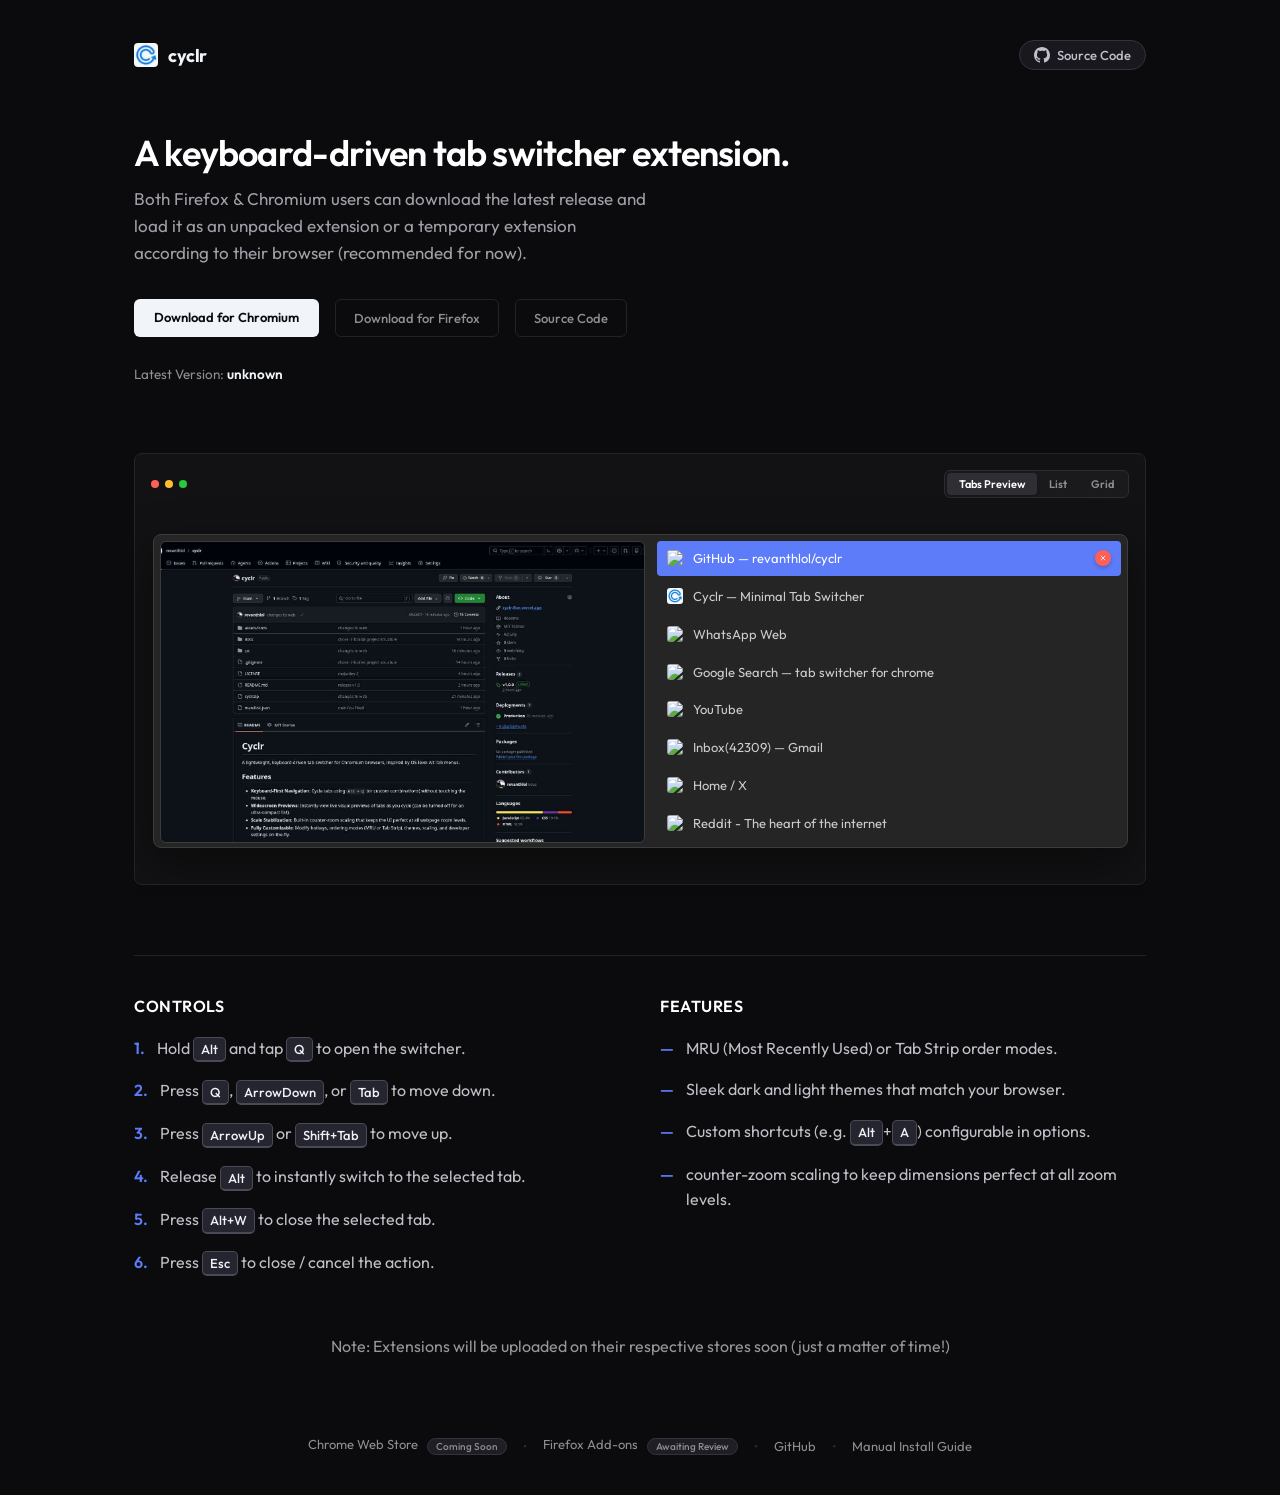
==== commit 448c0e9d: "feat(web): add responsive mobile mockup layout and swipe/click cycle gestures" ====
--- a/src/web/index.html
+++ b/src/web/index.html
@@ -31,7 +31,7 @@
       <section class="intro">
         <h1 class="title">A keyboard-driven tab switcher extension.</h1>
         <p class="subtitle" style="font-size: 17px; margin-top: -6px; max-width: 520px;">
-          Both Firefox & Chromium users can download the latest release and load it as an unpacked extension or an temporary extension according to their browser ( recommended for now ).
+          Both Firefox & Chromium users can download the latest release and load it as an unpacked extension or a temporary extension according to their browser (recommended for now).
         </p>
         <div class="intro-actions">
           <a href="https://github.com/revanthlol/cyclr/releases/latest/download/cyclr-chrome.zip" id="downloadChromeBtn" class="btn-primary">Download for Chromium</a>
@@ -259,7 +259,7 @@
           </div>
         </div>
       </section>
-      <span style="opacity: 0.6;font-size: 16px; align-self: center; display: flex;">Note :- Extensions will be uploaded on there respective stores soon (Just a matter of time!) </span>
+      <span style="opacity: 0.6;font-size: 16px; align-self: center; display: flex;">Note: Extensions will be uploaded on their respective stores soon (just a matter of time!)</span>
     </main>
 
     <!-- Secondary Links Section -->
--- a/src/web/index.css
+++ b/src/web/index.css
@@ -1076,4 +1076,66 @@
     }
 }
 
-
+/* ─── Mobile Mockup Fix ───────────────────────────────────────────────── */
+@media (max-width: 720px) {
+    .mockup-section {
+        overflow-x: hidden;
+        padding: 10px 0;
+    }
+
+    .mockup-browser {
+        min-width: 0;      /* drop the 680px floor */
+        width: 100%;
+    }
+
+    /* Collapse to list-only — preview is a hover feature, useless on touch */
+    .mockup-overlay-container,
+    .mockup-overlay-container.list-mode {
+        width: 100% !important;
+        height: auto !important;
+        margin: 0;
+    }
+
+    .mockup-preview-panel {
+        display: none !important;
+    }
+
+    .mockup-list-panel {
+        height: auto;
+        max-height: 280px;
+    }
+
+    /* Grid mode: 2-col instead of 4 so cards aren't tiny slivers */
+    .mockup-overlay-container.grid-mode {
+        width: 100% !important;
+        height: auto !important;
+        padding: 12px;
+    }
+
+    .mockup-overlay-container.grid-mode .mockup-list-panel {
+        grid-template-columns: repeat(2, 1fr);
+    }
+
+    .mockup-overlay-container.grid-mode .mockup-tab-row {
+        width: 100%;
+    }
+
+    /* Tighten toggle buttons so the header row doesn't overflow */
+    .toggle-btn {
+        padding: 4px 8px;
+        font-size: 10px;
+    }
+}
+
+/* ─── Minor text tightening below 600px ──────────────────────────────── */
+@media (max-width: 600px) {
+    .clean-list li {
+        font-size: 14px;
+    }
+
+    .details-grid {
+        gap: 28px;
+    }
+}
+
+
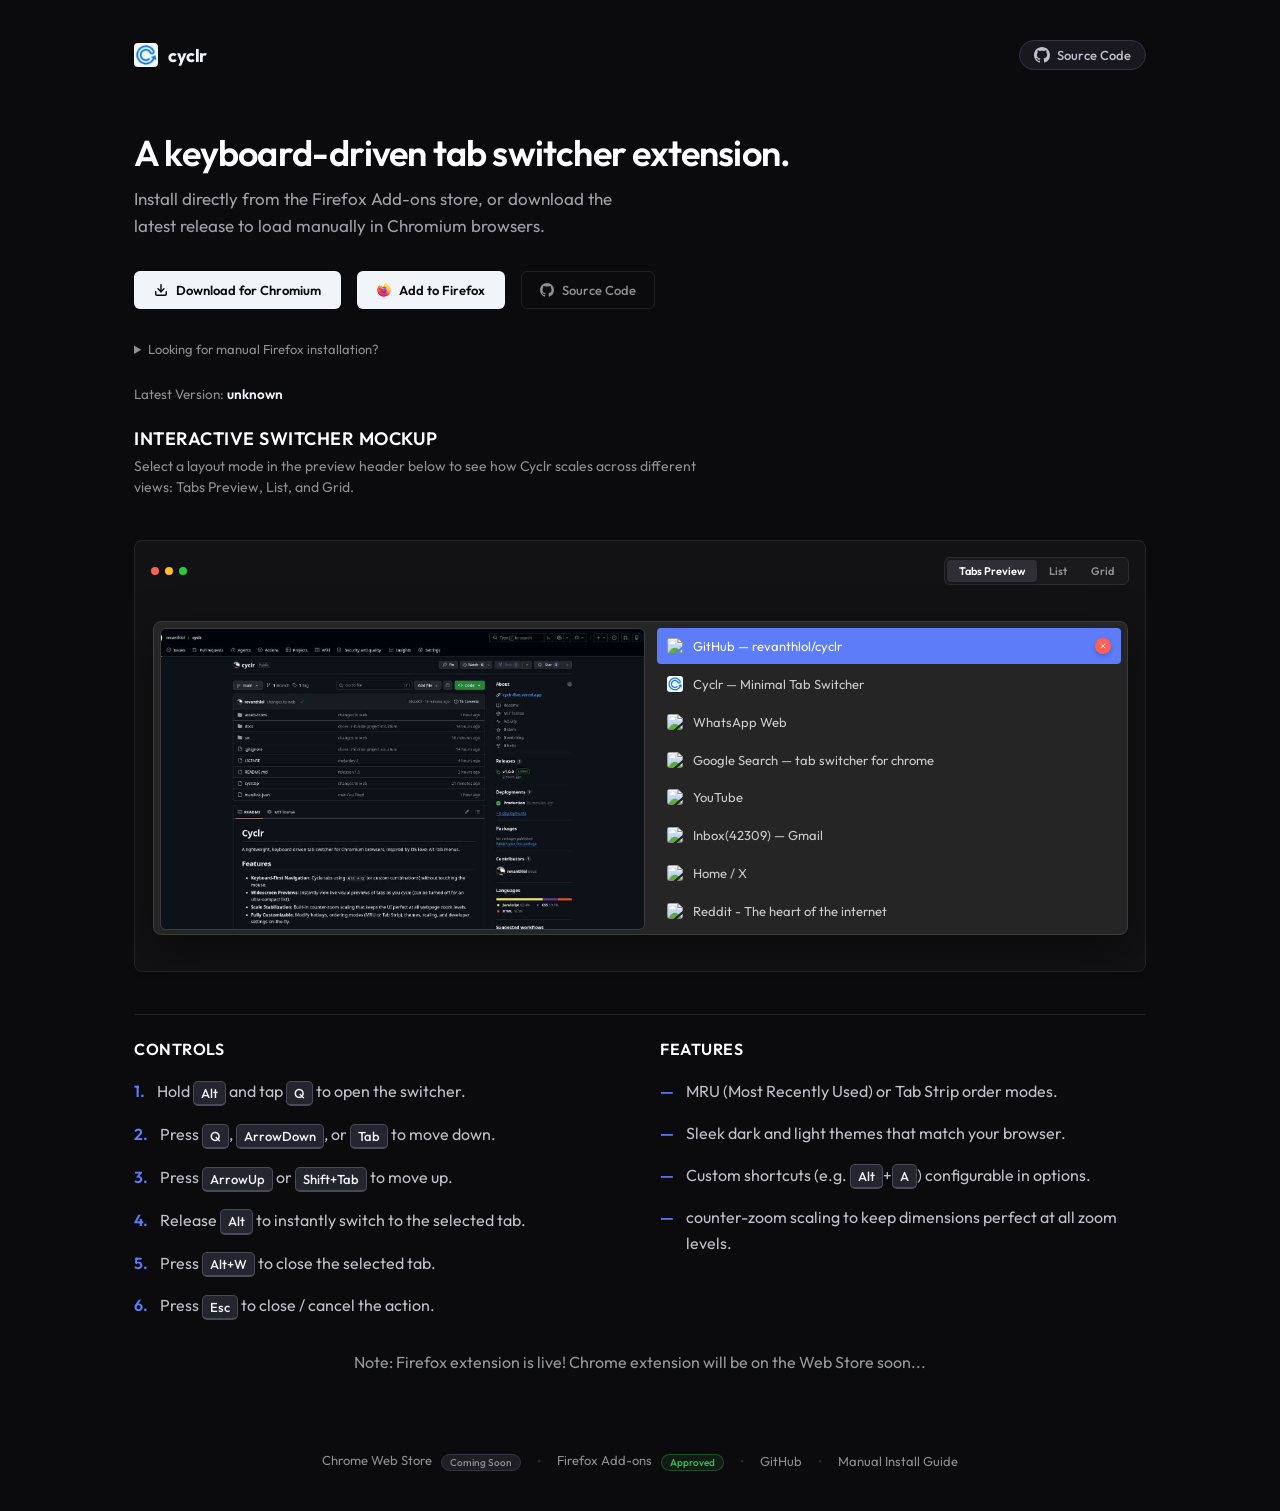
==== commit a9007ee2: "Added Mozilla addon links to the website" ====
--- a/src/web/index.html
+++ b/src/web/index.html
@@ -31,16 +31,69 @@
       <section class="intro">
         <h1 class="title">A keyboard-driven tab switcher extension.</h1>
         <p class="subtitle" style="font-size: 17px; margin-top: -6px; max-width: 520px;">
-          Both Firefox & Chromium users can download the latest release and load it as an unpacked extension or a temporary extension according to their browser (recommended for now).
+          Install directly from the Firefox Add-ons store, or download the latest release to load manually in Chromium browsers.
         </p>
         <div class="intro-actions">
-          <a href="https://github.com/revanthlol/cyclr/releases/latest/download/cyclr-chrome.zip" id="downloadChromeBtn" class="btn-primary">Download for Chromium</a>
-          <a href="https://github.com/revanthlol/cyclr/releases/latest/download/cyclr-firefox.zip" id="downloadFirefoxBtn" class="btn-secondary">Download for Firefox</a>
-          
-          <a href="https://github.com/revanthlol/cyclr" target="_blank" class="btn-secondary">Source Code</a>
+          <a href="https://github.com/revanthlol/cyclr/releases/latest/download/cyclr-chrome.zip" id="downloadChromeBtn" class="btn-primary">
+            <svg width="14" height="14" viewBox="0 0 24 24" fill="none" stroke="currentColor" stroke-width="2.5" stroke-linecap="round" stroke-linejoin="round" class="btn-icon">
+              <path d="M21 15v4a2 2 0 0 1-2 2H5a2 2 0 0 1-2-2v-4"></path>
+              <polyline points="7 10 12 15 17 10"></polyline>
+              <line x1="12" y1="15" x2="12" y2="3"></line>
+            </svg>
+            Download for Chromium
+          </a>
+          <a href="https://addons.mozilla.org/en-US/firefox/addon/cyclr/" target="_blank" id="downloadFirefoxBtn" class="btn-primary">
+            <svg width="14" height="14" viewBox="0 0 512 512" class="btn-icon">
+              <defs>
+                <radialGradient id="ff-g" cx="210%" cy="-100%" r="290%"><stop offset=".1" stop-color="#ffe226"/><stop offset=".79" stop-color="#ff7139"/></radialGradient>
+                <radialGradient id="ff-c" cx="49%" cy="40%" r="128%" gradientTransform="matrix(.82 0 0 1 .088 0)"><stop offset=".3" stop-color="#960e18"/><stop offset=".35" stop-color="#b11927" stop-opacity=".74"/><stop offset=".43" stop-color="#db293d" stop-opacity=".34"/><stop offset=".5" stop-color="#f5334b" stop-opacity=".09"/><stop offset=".53" stop-color="#ff3750" stop-opacity="0"/></radialGradient>
+                <radialGradient id="ff-d" cx="48%" cy="-12%" r="140%"><stop offset=".13" stop-color="#fff44f"/><stop offset=".53" stop-color="#ff980e"/></radialGradient>
+                <radialGradient id="ff-e" cx="22.76%" cy="110.11%" r="100%"><stop offset=".35" stop-color="#3a8ee6"/><stop offset=".67" stop-color="#9059ff"/><stop offset="1" stop-color="#c139e6"/></radialGradient>
+                <radialGradient id="ff-f" cx="52%" cy="33%" r="59%" gradientTransform="scale(.9 1)"><stop offset=".21" stop-color="#9059ff" stop-opacity="0"/><stop offset=".97" stop-color="#6e008b" stop-opacity=".6"/></radialGradient>
+                <radialGradient id="ff-b" cx="87.4%" cy="-12.9%" r="128%" gradientTransform="matrix(.8 0 0 1 .178 .129)"><stop offset=".13" stop-color="#ffbd4f"/><stop offset=".28" stop-color="#ff980e"/><stop offset=".47" stop-color="#ff3750"/><stop offset=".78" stop-color="#eb0878"/><stop offset=".86" stop-color="#e50080"/></radialGradient>
+                <radialGradient id="ff-h" cx="84%" cy="-41%" r="180%"><stop offset=".11" stop-color="#fff44f"/><stop offset=".46" stop-color="#ff980e"/><stop offset=".72" stop-color="#ff3647"/><stop offset=".9" stop-color="#e31587"/></radialGradient>
+                <radialGradient id="ff-i" cx="16.1%" cy="-18.6%" r="348.8%" gradientTransform="scale(1 .47) rotate(84 .279 -.297)"><stop offset="0" stop-color="#fff44f"/><stop offset=".3" stop-color="#ff980e"/><stop offset=".57" stop-color="#ff3647"/><stop offset=".74" stop-color="#e31587"/><stop offset=".9" stop-color="#b60485"/><stop offset="1" stop-color="#960082"/></radialGradient>
+                <radialGradient id="ff-j" cx="16.1%" cy="-18.6%" r="348.8%" gradientTransform="scale(1 .47) rotate(84 .279 -.297)"><stop offset="0" stop-color="#fff44f"/><stop offset=".3" stop-color="#ff980e"/><stop offset=".57" stop-color="#ff3647"/><stop offset=".74" stop-color="#e31587"/><stop offset=".9" stop-color="#b60485" stop-opacity=".9"/><stop offset="1" stop-color="#960082" stop-opacity="0"/></radialGradient>
+                <radialGradient id="ff-k" cx="44.25%" cy="37%" r="56%"><stop offset=".5" stop-color="#2b3eff" stop-opacity="0"/><stop offset=".98" stop-color="#0012bd" stop-opacity=".47"/></radialGradient>
+                <linearGradient id="ff-a" x1="87.25%" y1="15.5%" x2="9.4%" y2="93.1%"><stop offset=".05" stop-color="#fff44f"/><stop offset=".37" stop-color="#ff980e"/><stop offset=".53" stop-color="#ff3647"/><stop offset=".7" stop-color="#e31587"/></linearGradient>
+                <linearGradient id="ff-l" x1="80%" y1="14%" x2="18%" y2="84%"><stop offset=".17" stop-color="#fff44f" stop-opacity=".8"/><stop offset=".6" stop-color="#fff44f" stop-opacity="0"/></linearGradient>
+              </defs>
+              <path d="M478.711 166.353c-10.445-25.124-31.6-52.248-48.212-60.821 13.52 26.505 21.345 53.093 24.335 72.936 0 .039.015.136.047.4C427.706 111.135 381.627 83.823 344 24.355c-1.9-3.007-3.805-6.022-5.661-9.2a73.716 73.716 0 01-2.646-4.972A43.7 43.7 0 01332.1.677a.626.626 0 00-.546-.644.818.818 0 00-.451 0c-.034.012-.084.051-.12.065-.053.021-.12.069-.176.1.027-.036.083-.117.1-.136-60.37 35.356-80.85 100.761-82.732 133.484a120.249 120.249 0 00-66.142 25.488 71.355 71.355 0 00-6.225-4.7 111.338 111.338 0 01-.674-58.732c-24.688 11.241-43.89 29.01-57.85 44.7h-.111c-9.527-12.067-8.855-51.873-8.312-60.184-.114-.515-7.107 3.63-8.023 4.255a175.073 175.073 0 00-23.486 20.12 210.478 210.478 0 00-22.442 26.913c0 .012-.007.026-.011.038 0-.013.007-.026.011-.038a202.838 202.838 0 00-32.247 72.805c-.115.521-.212 1.061-.324 1.586-.452 2.116-2.08 12.7-2.365 15-.022.177-.032.347-.053.524a229.066 229.066 0 00-3.933.157c0 .41-.025.816-.025 1.227C16 388.418 123.6 496 256.324 496c118.865 0 217.56-86.288 236.882-199.63.407-3.076.733-6.168 1.092-9.271 4.777-41.21-.53-84.525-15.587-120.746zM201.716 354.447c1.124.537 2.18 1.124 3.334 1.639.048.033.114.07.163.1a126.191 126.191 0 01-3.497-1.739zm55.053-144.93zm198.131-30.59l-.032-.233c.012.085.027.174.04.259z" fill="url(#ff-a)"/>
+              <path d="M478.711 166.353c-10.445-25.124-31.6-52.248-48.212-60.821 13.52 26.505 21.345 53.093 24.335 72.936 0-.058.011.048.036.226.012.085.027.174.04.259 22.675 61.47 10.322 123.978-7.479 162.175-27.539 59.1-94.215 119.67-198.576 116.716C136.1 454.651 36.766 370.988 18.223 261.41c-3.379-17.28 0-26.054 1.7-40.084-2.071 10.816-2.86 13.94-3.9 33.157 0 .41-.025.816-.025 1.227C16 388.418 123.6 496 256.324 496c118.865 0 217.56-86.288 236.882-199.63.407-3.076.733-6.168 1.092-9.271 4.777-41.21-.53-84.525-15.587-120.746z" fill="url(#ff-b)"/>
+              <path d="M478.711 166.353c-10.445-25.124-31.6-52.248-48.212-60.821 13.52 26.505 21.345 53.093 24.335 72.936 0-.058.011.048.036.226.012.085.027.174.04.259 22.675 61.47 10.322 123.978-7.479 162.175-27.539 59.1-94.215 119.67-198.576 116.716C136.1 454.651 36.766 370.988 18.223 261.41c-3.379-17.28 0-26.054 1.7-40.084-2.071 10.816-2.86 13.94-3.9 33.157 0 .41-.025.816-.025 1.227C16 388.418 123.6 496 256.324 496c118.865 0 217.56-86.288 236.882-199.63.407-3.076.733-6.168 1.092-9.271 4.777-41.21-.53-84.525-15.587-120.746z" fill="url(#ff-c)"/>
+              <path d="M361.922 194.6c.524.368 1 .734 1.493 1.1a130.706 130.706 0 00-22.31-29.112C266.4 91.892 321.516 4.626 330.811.194c.027-.036.083-.117.1-.136-60.37 35.356-80.85 100.761-82.732 133.484 2.8-.194 5.592-.429 8.442-.429 45.051 0 84.289 24.77 105.3 61.487z" fill="url(#ff-d)"/>
+              <path d="M256.772 209.514c-.393 5.978-21.514 26.593-28.9 26.593-68.339 0-79.432 41.335-79.432 41.335 3.027 34.81 27.261 63.475 56.611 78.643 1.339.692 2.694 1.317 4.05 1.935a132.768 132.768 0 007.059 2.886 106.743 106.743 0 0031.271 6.031c119.78 5.618 142.986-143.194 56.545-186.408 22.137-3.85 45.115 5.053 57.947 14.067-21.012-36.714-60.25-61.484-105.3-61.484-2.85 0-5.641.235-8.442.429a120.249 120.249 0 00-66.142 25.488c3.664 3.1 7.8 7.244 16.514 15.828 16.302 16.067 58.13 32.705 58.219 34.657z" fill="url(#ff-e)"/>
+              <path d="M256.772 209.514c-.393 5.978-21.514 26.593-28.9 26.593-68.339 0-79.432 41.335-79.432 41.335 3.027 34.81 27.261 63.475 56.611 78.643 1.339.692 2.694 1.317 4.05 1.935a132.768 132.768 0 007.059 2.886 106.743 106.743 0 0031.271 6.031c119.78 5.618 142.986-143.194 56.545-186.408 22.137-3.85 45.115 5.053 57.947 14.067-21.012-36.714-60.25-61.484-105.3-61.484-2.85 0-5.641.235-8.442.429a120.249 120.249 0 00-66.142 25.488c3.664 3.1 7.8 7.244 16.514 15.828 16.302 16.067 58.13 32.705 58.219 34.657z" fill="url(#ff-f)"/>
+              <path d="M170.829 151.036a244.042 244.042 0 014.981 3.3 111.338 111.338 0 01-.674-58.732c-24.688 11.241-43.89 29.01-57.85 44.7 1.155-.033 36.014-.66 53.543 10.732z" fill="url(#ff-g)"/>
+              <path d="M18.223 261.41C36.766 370.988 136.1 454.651 248.855 457.844c104.361 2.954 171.037-57.62 198.576-116.716 17.8-38.2 30.154-100.7 7.479-162.175l-.008-.026-.032-.233c-.025-.178-.04-.284-.036-.226 0 .039.015.136.047.4 8.524 55.661-19.79 109.584-64.051 146.044l-.133.313c-86.245 70.223-168.774 42.368-185.484 30.966a144.108 144.108 0 01-3.5-1.743c-50.282-24.029-71.054-69.838-66.6-109.124-42.457 0-56.934-35.809-56.934-35.809s38.119-27.179 88.358-3.541c46.53 21.893 90.228 3.543 90.233 3.541-.089-1.952-41.917-18.59-58.223-34.656-8.713-8.584-12.85-12.723-16.514-15.828a71.355 71.355 0 00-6.225-4.7 282.929 282.929 0 00-4.981-3.3c-17.528-11.392-52.388-10.765-53.543-10.735h-.111c-9.527-12.067-8.855-51.873-8.312-60.184-.114-.515-7.107 3.63-8.023 4.255a175.073 175.073 0 00-23.486 20.12 210.478 210.478 0 00-22.442 26.919c0 .012-.007.026-.011.038 0-.013.007-.026.011-.038a202.838 202.838 0 00-32.247 72.805c-.115.521-8.65 37.842-4.44 57.199z" fill="url(#ff-h)"/>
+              <path d="M341.105 166.587a130.706 130.706 0 0122.31 29.112c1.323.994 2.559 1.985 3.608 2.952 54.482 50.2 25.936 121.2 23.807 126.26 44.261-36.46 72.575-90.383 64.051-146.044C427.706 111.135 381.627 83.823 344 24.355c-1.9-3.007-3.805-6.022-5.661-9.2a73.716 73.716 0 01-2.646-4.972A43.7 43.7 0 01332.1.677a.626.626 0 00-.546-.644.818.818 0 00-.451 0c-.034.012-.084.051-.12.065-.053.021-.12.069-.176.1-9.291 4.428-64.407 91.694 10.298 166.389z" fill="url(#ff-i)"/>
+              <path d="M367.023 198.651c-1.049-.967-2.285-1.958-3.608-2.952-.489-.368-.969-.734-1.493-1.1-12.832-9.014-35.81-17.917-57.947-14.067 86.441 43.214 63.235 192.026-56.545 186.408a106.743 106.743 0 01-31.271-6.031 134.51 134.51 0 01-7.059-2.886c-1.356-.618-2.711-1.243-4.05-1.935.048.033.114.07.163.1 16.71 11.4 99.239 39.257 185.484-30.966l.133-.313c2.129-5.054 30.675-76.057-23.807-126.258z" fill="url(#ff-j)"/>
+              <path d="M148.439 277.443s11.093-41.335 79.432-41.335c7.388 0 28.509-20.615 28.9-26.593s-43.7 18.352-90.233-3.541c-50.239-23.638-88.358 3.541-88.358 3.541s14.477 35.809 56.934 35.809c-4.453 39.286 16.319 85.1 66.6 109.124 1.124.537 2.18 1.124 3.334 1.639-29.348-15.169-53.582-43.834-56.609-78.644z" fill="url(#ff-k)"/>
+              <path d="M478.711 166.353c-10.445-25.124-31.6-52.248-48.212-60.821 13.52 26.505 21.345 53.093 24.335 72.936 0 .039.015.136.047.4C427.706 111.135 381.627 83.823 344 24.355c-1.9-3.007-3.805-6.022-5.661-9.2a73.716 73.716 0 01-2.646-4.972A43.7 43.7 0 01332.1.677a.626.626 0 00-.546-.644.818.818 0 00-.451 0c-.034.012-.084.051-.12.065-.053.021-.12.069-.176.1.027-.036.083-.117.1-.136-60.37 35.356-80.85 100.761-82.732 133.484 2.8-.194 5.592-.429 8.442-.429 45.053 0 84.291 24.77 105.3 61.484-12.832-9.014-35.81-17.917-57.947-14.067 86.441 43.214 63.235 192.026-56.545 186.408a106.743 106.743 0 01-31.271-6.031 134.51 134.51 0 01-7.059-2.886c-1.356-.618-2.711-1.243-4.05-1.935.048.033.114.07.163.1a144.108 144.108 0 01-3.5-1.743c1.124.537 2.18 1.124 3.334 1.639-29.35-15.168-53.584-43.833-56.611-78.643 0 0 11.093-41.335 79.432-41.335 7.388 0 28.509-20.615 28.9-26.593-.089-1.952-41.917-18.59-58.223-34.656-8.713-8.584-12.85-12.723-16.514-15.828a71.355 71.355 0 00-6.225-4.7 111.338 111.338 0 01-.674-58.732c-24.688 11.241-43.89 29.01-57.85 44.7h-.111c-9.527-12.067-8.855-51.873-8.312-60.184-.114-.515-7.107 3.63-8.023 4.255a175.073 175.073 0 00-23.486 20.12 210.478 210.478 0 00-22.435 26.916c0 .012-.007.026-.011.038 0-.013.007-.026.011-.038a202.838 202.838 0 00-32.247 72.805c-.115.521-.212 1.061-.324 1.586-.452 2.116-2.486 12.853-2.77 15.156-.022.177.021-.176 0 0a279.565 279.565 0 00-3.544 33.53c0 .41-.025.816-.025 1.227C16 388.418 123.6 496 256.324 496c118.865 0 217.56-86.288 236.882-199.63.407-3.076.733-6.168 1.092-9.271 4.777-41.21-.53-84.525-15.587-120.746zm-23.841 12.341c.012.085.027.174.04.259l-.008-.026-.032-.233z" fill="url(#ff-l)"/>
+            </svg>
+            Add to Firefox
+          </a>
+          <a href="https://github.com/revanthlol/cyclr" target="_blank" class="btn-secondary">
+            <svg width="14" height="14" viewBox="0 0 16 16" fill="currentColor" class="btn-icon" aria-hidden="true">
+              <path d="M8 0C3.58 0 0 3.58 0 8c0 3.54 2.29 6.53 5.47 7.59.4.07.55-.17.55-.38 0-.19-.01-.82-.01-1.49-2.01.37-2.53-.49-2.69-.94-.09-.23-.48-.94-.82-1.13-.28-.15-.68-.52-.01-.53.63-.01 1.08.58 1.23.82.72 1.21 1.87.87 2.33.66.07-.52.28-.87.51-1.07-1.78-.2-3.64-.89-3.64-3.95 0-.87.31-1.59.82-2.15-.08-.2-.36-1.02.08-2.12 0 0 .67-.21 2.2.82.64-.18 1.32-.27 2-.27.68 0 1.36.09 2 .27 1.53-1.04 2.2-.82 2.2-.82.44 1.1.16 1.92.08 2.12.51.56.82 1.27.82 2.15 0 3.07-1.87 3.75-3.65 3.95.29.25.54.73.54 1.48 0 1.07-.01 1.93-.01 2.2 0 .21.15.46.55.38A8.013 8.013 0 0016 8c0-4.42-3.58-8-8-8z"/>
+            </svg>
+            Source Code
+          </a>
+        </div>
+        <div style="margin-top: 16px; font-size: 13px;">
+          <details style="display: inline-block;">
+            <summary style="color: #8e8e93; cursor: pointer; user-select: none;">Looking for manual Firefox installation?</summary>
+            <p style="margin-top: 8px; color: #c0c0c8; line-height: 1.5;">
+              You can download the <a href="https://github.com/revanthlol/cyclr/releases/latest/download/cyclr-firefox.zip" id="manualFirefoxBtn" style="color: #5c7cfa; text-decoration: underline;">Firefox ZIP</a> and load it manually.
+            </p>
+          </details>
         </div>
         <p class="version-display">Latest Version: <span id="versionBadge" class="version-number">Loading...</span></p>
 
+        <div class="modes-heading" style="margin-top: 8px; max-width: 600px;">
+          <h2 style="font-size: 18px; font-weight: 600; color: #ffffff; margin: 0; text-transform: uppercase; letter-spacing: 0.5px;">Interactive Switcher Mockup</h2>
+          <p style="font-size: 14px; color: #8e8e93; margin: 6px 0 0 0; line-height: 1.5;">Select a layout mode in the preview header below to see how Cyclr scales across different views: Tabs Preview, List, and Grid.</p>
+        </div>
       </section>
 
       <!-- Pure CSS Mockup of the Extension Switcher -->
@@ -259,7 +312,7 @@
           </div>
         </div>
       </section>
-      <span style="opacity: 0.6;font-size: 16px; align-self: center; display: flex;">Note: Extensions will be uploaded on their respective stores soon (just a matter of time!)</span>
+      <span style="opacity: 0.6;font-size: 16px; align-self: center; display: flex; text-align: center;">Note: Firefox extension is live! Chrome extension will be on the Web Store soon...</span>
     </main>
 
     <!-- Secondary Links Section -->
@@ -269,7 +322,7 @@
       </span>
       <span class="divider">&bull;</span>
       <a href="https://addons.mozilla.org/en-US/firefox/addon/cyclr/" target="_blank" class="secondary-link">
-        Firefox Add-ons <span class="badge-status">Awaiting Review</span>
+        Firefox Add-ons <span class="badge-status" style="color: #40c057; border-color: rgba(64, 192, 87, 0.3); background-color: rgba(64, 192, 87, 0.1);">Approved</span>
       </a>
       <span class="divider">&bull;</span>
       <a href="https://github.com/revanthlol/cyclr" target="_blank" class="secondary-link">GitHub</a>
--- a/src/web/index.css
+++ b/src/web/index.css
@@ -116,7 +116,7 @@
 .main-content {
     display: flex;
     flex-direction: column;
-    gap: 60px;
+    gap: 32px;
 }
 
 /* Intro Section */
@@ -576,7 +576,7 @@
 /* Details Section */
 .details-section {
     border-top: 1px solid #222225;
-    padding-top: 40px;
+    padding-top: 24px;
 }
 
 .details-grid {
@@ -685,7 +685,10 @@
 }
 
 .btn-primary {
-    display: inline-block;
+    display: inline-flex;
+    align-items: center;
+    justify-content: center;
+    gap: 8px;
     background-color: #f1f5f9;
     color: #0b0b0d;
     border: none;
@@ -808,7 +811,10 @@
 }
 
 .btn-secondary {
-    display: inline-block;
+    display: inline-flex;
+    align-items: center;
+    justify-content: center;
+    gap: 8px;
     text-decoration: none;
     text-align: center;
     background: transparent;
@@ -1120,6 +1126,11 @@
         width: 100%;
     }
 
+    /* Hide tabs 3 through 8 in Grid mode on mobile so it stays strictly at 2 tabs */
+    .mockup-overlay-container.grid-mode .mockup-tab-row:nth-child(n+3) {
+        display: none !important;
+    }
+
     /* Tighten toggle buttons so the header row doesn't overflow */
     .toggle-btn {
         padding: 4px 8px;
